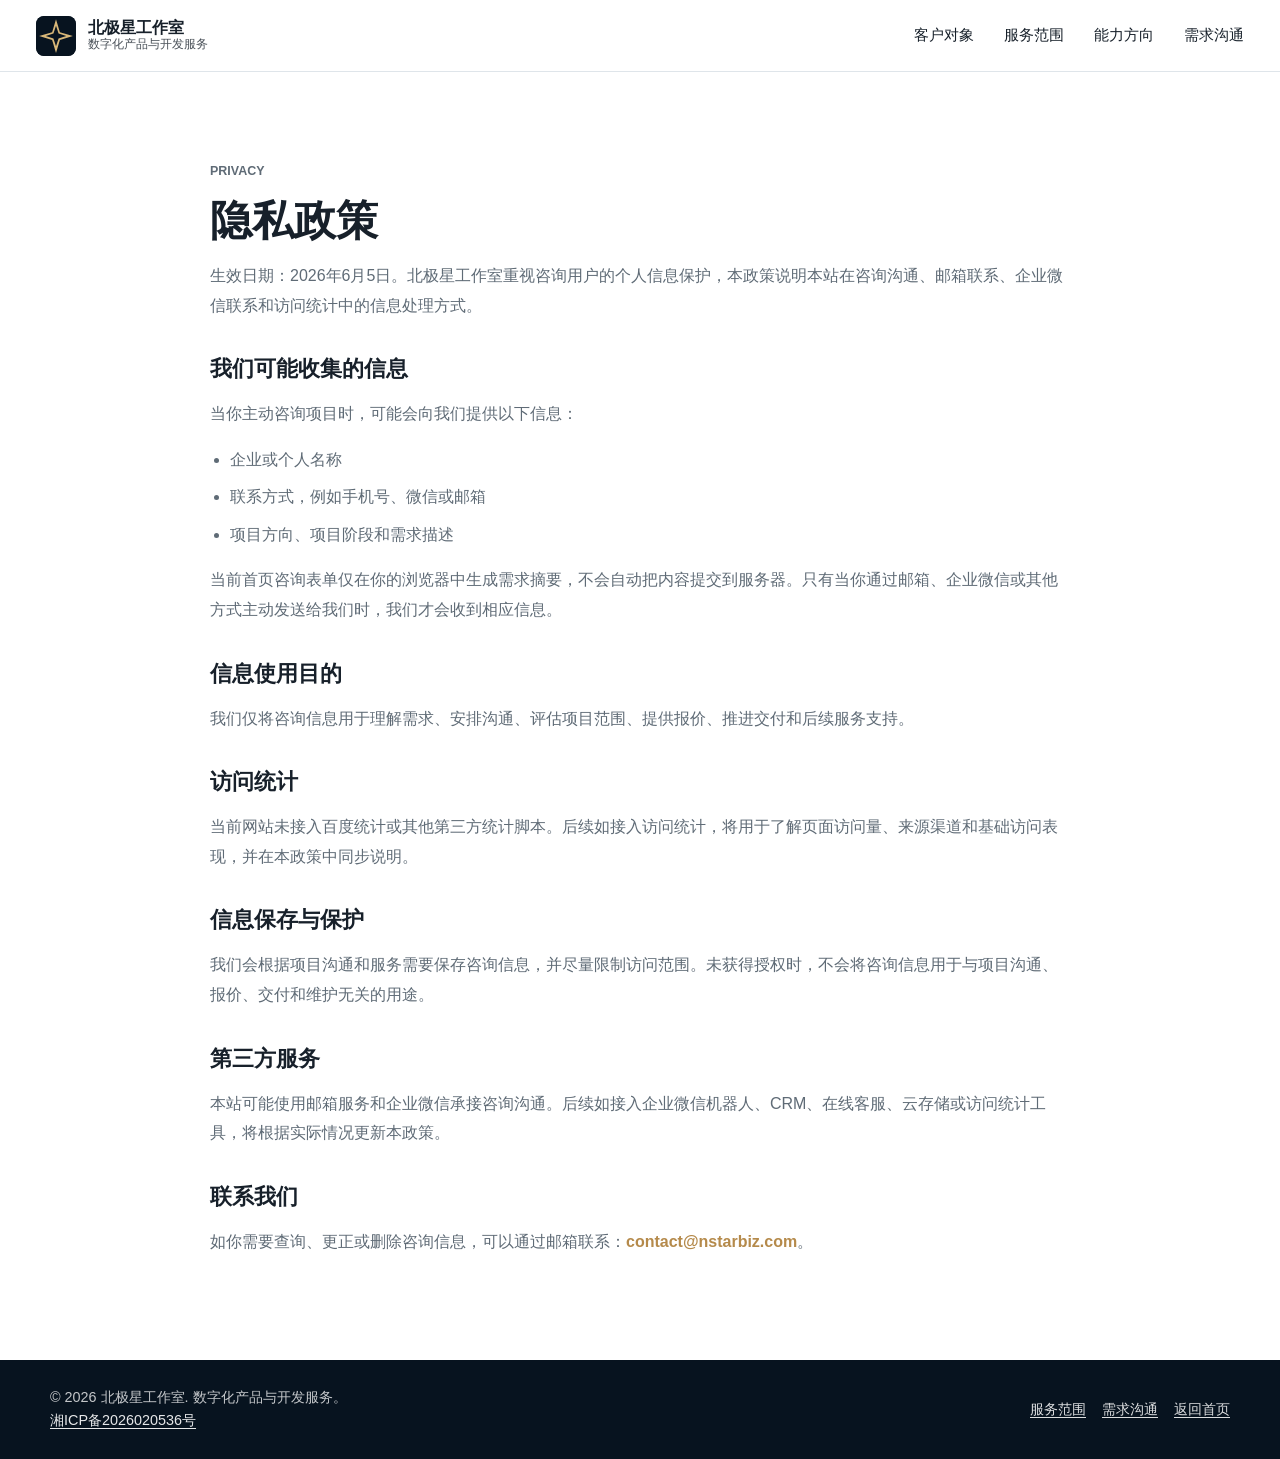
==== privacy.html @ 907e5db4 "Rewrite public website content" ====
<!doctype html>
<html lang="zh-CN">
  <head>
    <meta charset="utf-8" />
    <meta name="viewport" content="width=device-width, initial-scale=1" />
    <meta
      name="description"
      content="北极星工作室隐私政策，说明网站咨询表单、邮箱、企业微信和访问统计等信息的处理方式。"
    />
    <title>隐私政策 | 北极星工作室</title>
    <link rel="icon" href="./assets/brand/northstar-mark.svg" type="image/svg+xml" />
    <link rel="stylesheet" href="./styles.css" />
  </head>
  <body class="simple-page">
    <header class="site-header" data-header>
      <a class="brand" href="./index.html#top" aria-label="返回首页">
        <span class="brand-mark" aria-hidden="true">
          <img src="./assets/brand/northstar-mark.svg" alt="" />
        </span>
        <span class="brand-text">
          <strong>北极星工作室</strong>
          <span>数字化产品与开发服务</span>
        </span>
      </a>

      <button class="nav-toggle" type="button" aria-expanded="false" aria-controls="site-nav">
        <span class="nav-toggle-line"></span>
        <span class="nav-toggle-line"></span>
        <span class="nav-toggle-line"></span>
        <span class="sr-only">打开导航</span>
      </button>

      <nav class="site-nav" id="site-nav" aria-label="主导航">
        <a href="./index.html#audience">客户对象</a>
        <a href="./index.html#products">服务范围</a>
        <a href="./index.html#cases">能力方向</a>
        <a href="./index.html#contact">需求沟通</a>
      </nav>
    </header>

    <main class="legal-page">
      <section class="section">
        <div class="section-shell legal-content">
          <p class="section-kicker">Privacy</p>
          <h1>隐私政策</h1>
          <p>
            生效日期：2026年6月5日。北极星工作室重视咨询用户的个人信息保护，本政策说明本站在咨询沟通、邮箱联系、企业微信联系和访问统计中的信息处理方式。
          </p>

          <h2>我们可能收集的信息</h2>
          <p>当你主动咨询项目时，可能会向我们提供以下信息：</p>
          <ul>
            <li>企业或个人名称</li>
            <li>联系方式，例如手机号、微信或邮箱</li>
            <li>项目方向、项目阶段和需求描述</li>
          </ul>
          <p>
            当前首页咨询表单仅在你的浏览器中生成需求摘要，不会自动把内容提交到服务器。只有当你通过邮箱、企业微信或其他方式主动发送给我们时，我们才会收到相应信息。
          </p>

          <h2>信息使用目的</h2>
          <p>我们仅将咨询信息用于理解需求、安排沟通、评估项目范围、提供报价、推进交付和后续服务支持。</p>

          <h2>访问统计</h2>
          <p>
            当前网站未接入百度统计或其他第三方统计脚本。后续如接入访问统计，将用于了解页面访问量、来源渠道和基础访问表现，并在本政策中同步说明。
          </p>

          <h2>信息保存与保护</h2>
          <p>
            我们会根据项目沟通和服务需要保存咨询信息，并尽量限制访问范围。未获得授权时，不会将咨询信息用于与项目沟通、报价、交付和维护无关的用途。
          </p>

          <h2>第三方服务</h2>
          <p>
            本站可能使用邮箱服务和企业微信承接咨询沟通。后续如接入企业微信机器人、CRM、在线客服、云存储或访问统计工具，将根据实际情况更新本政策。
          </p>

          <h2>联系我们</h2>
          <p>如你需要查询、更正或删除咨询信息，可以通过邮箱联系：<a href="mailto:contact@nstarbiz.com">contact@nstarbiz.com</a>。</p>
        </div>
      </section>
    </main>

    <footer class="site-footer">
      <div class="section-shell footer-inner">
        <div>
          <p>© 2026 北极星工作室. 数字化产品与开发服务。</p>
          <p>
            <a href="https://beian.miit.gov.cn/" target="_blank" rel="noopener">湘ICP备2026020536号</a>
          </p>
        </div>
        <nav class="footer-links" aria-label="页脚导航">
          <a href="./index.html#products">服务范围</a>
          <a href="./index.html#contact">需求沟通</a>
          <a href="./index.html">返回首页</a>
        </nav>
      </div>
    </footer>

    <script src="./main.js"></script>
  </body>
</html>
---- styles.css ----
:root {
  color-scheme: light;
  --bg: #f6f7f9;
  --surface: #ffffff;
  --surface-muted: #eef2f4;
  --ink: #17202a;
  --ink-muted: #5f6b76;
  --line: #dfe5ea;
  --red: #b58a4b;
  --red-dark: #8a6838;
  --green: #177c68;
  --gold: #d8b778;
  --blue: #2868a8;
  --coal: #07131f;
  --shadow: 0 18px 48px rgba(15, 21, 27, 0.12);
  --radius: 8px;
  --section-pad: 88px;
  font-family: "Microsoft YaHei", "PingFang SC", "Noto Sans CJK SC", Arial, sans-serif;
}

* {
  box-sizing: border-box;
}

html {
  scroll-behavior: smooth;
}

section[id] {
  scroll-margin-top: 86px;
}

body {
  margin: 0;
  background: var(--bg);
  color: var(--ink);
  letter-spacing: 0;
}

body.nav-open {
  overflow: hidden;
}

a {
  color: inherit;
  text-decoration: none;
}

img {
  display: block;
  max-width: 100%;
}

button,
input,
select,
textarea {
  font: inherit;
}

.sr-only {
  position: absolute;
  width: 1px;
  height: 1px;
  padding: 0;
  margin: -1px;
  overflow: hidden;
  clip: rect(0, 0, 0, 0);
  white-space: nowrap;
  border: 0;
}

.site-header {
  position: fixed;
  inset: 0 0 auto;
  z-index: 30;
  display: flex;
  align-items: center;
  justify-content: space-between;
  height: 72px;
  padding: 0 36px;
  color: #fff;
  transition: background 180ms ease, border-color 180ms ease, color 180ms ease;
}

.site-header.is-scrolled,
.site-header.is-open {
  color: var(--ink);
  background: rgba(255, 255, 255, 0.94);
  border-bottom: 1px solid var(--line);
  backdrop-filter: blur(16px);
}

.brand {
  display: inline-flex;
  align-items: center;
  gap: 12px;
  min-width: 0;
}

.brand-mark {
  display: grid;
  width: 40px;
  height: 40px;
  place-items: center;
  border-radius: var(--radius);
  overflow: hidden;
  background: #07131f;
}

.brand-mark img {
  width: 100%;
  height: 100%;
}

.brand-text {
  display: grid;
  gap: 2px;
  line-height: 1.1;
}

.brand-text strong {
  font-size: 1rem;
}

.brand-text span {
  font-size: 0.78rem;
  color: currentColor;
  opacity: 0.78;
}

.site-nav {
  display: flex;
  align-items: center;
  gap: 30px;
  font-size: 0.95rem;
}

.site-nav a {
  position: relative;
  padding: 8px 0;
}

.site-nav a::after {
  position: absolute;
  right: 0;
  bottom: 2px;
  left: 0;
  height: 2px;
  content: "";
  background: currentColor;
  transform: scaleX(0);
  transform-origin: center;
  transition: transform 180ms ease;
}

.site-nav a:hover::after,
.site-nav a:focus-visible::after {
  transform: scaleX(1);
}

.nav-toggle {
  display: none;
}

.hero {
  position: relative;
  display: grid;
  min-height: 78svh;
  overflow: hidden;
  color: #fff;
  background: var(--coal);
}

.hero-media {
  position: absolute;
  inset: 0;
  width: 100%;
  height: 100%;
  object-fit: cover;
  object-position: center;
  opacity: 0.88;
}

.hero-scrim {
  position: absolute;
  inset: 0;
  background:
    linear-gradient(90deg, rgba(7, 19, 31, 0.92), rgba(7, 19, 31, 0.58), rgba(7, 19, 31, 0.25)),
    linear-gradient(0deg, rgba(7, 19, 31, 0.72), rgba(7, 19, 31, 0.08) 46%, rgba(7, 19, 31, 0.34));
}

.hero-inner {
  position: relative;
  z-index: 1;
  width: min(1180px, calc(100% - 48px));
  margin: 0 auto;
  padding: 142px 0 52px;
  align-self: end;
}

.eyebrow,
.section-kicker {
  margin: 0 0 14px;
  color: var(--red);
  font-size: 0.78rem;
  font-weight: 800;
  letter-spacing: 0;
  text-transform: uppercase;
}

.hero .eyebrow {
  color: #ead6ad;
}

.hero-badge {
  display: inline-flex;
  align-items: center;
  gap: 10px;
  min-height: 42px;
  margin-bottom: 18px;
  padding: 6px 14px 6px 6px;
  border: 1px solid rgba(216, 183, 120, 0.34);
  border-radius: var(--radius);
  background: rgba(7, 19, 31, 0.48);
  color: #ead6ad;
  font-size: 0.82rem;
  font-weight: 800;
  text-transform: uppercase;
}

.hero-badge img {
  width: 30px;
  height: 30px;
  border-radius: 6px;
}

.hero h1 {
  max-width: 760px;
  margin: 0;
  font-size: 4.65rem;
  line-height: 1.05;
  letter-spacing: 0;
}

.hero-copy {
  max-width: 740px;
  margin: 22px 0 0;
  color: rgba(255, 255, 255, 0.9);
  font-size: 1.18rem;
  line-height: 1.9;
}

.hero-actions {
  display: flex;
  flex-wrap: wrap;
  gap: 14px;
  margin-top: 34px;
}

.button {
  display: inline-flex;
  align-items: center;
  justify-content: center;
  min-height: 46px;
  padding: 0 18px;
  border: 1px solid transparent;
  border-radius: var(--radius);
  cursor: pointer;
  font-weight: 700;
  transition: transform 180ms ease, background 180ms ease, border-color 180ms ease;
}

.button:hover,
.button:focus-visible {
  transform: translateY(-1px);
}

.button-primary {
  background: var(--red);
  color: #fff;
}

.button-primary:hover,
.button-primary:focus-visible {
  background: var(--red-dark);
}

.button-secondary {
  border-color: rgba(255, 255, 255, 0.52);
  color: #fff;
  background: rgba(255, 255, 255, 0.08);
}

.button-icon {
  margin-left: 10px;
  font-size: 1.05rem;
  line-height: 1;
}

.hero-metrics {
  display: grid;
  grid-template-columns: repeat(4, minmax(0, 1fr));
  gap: 16px;
  max-width: 1060px;
  margin: 46px 0 0;
}

.hero-metrics div {
  min-height: 104px;
  padding: 18px;
  border: 1px solid rgba(255, 255, 255, 0.22);
  border-radius: var(--radius);
  background: rgba(255, 255, 255, 0.08);
  backdrop-filter: blur(10px);
}

.hero-metrics dt {
  margin: 0 0 8px;
  font-size: 1.35rem;
  font-weight: 800;
}

.hero-metrics dd {
  margin: 0;
  color: rgba(255, 255, 255, 0.76);
  line-height: 1.65;
}

.proof-strip {
  background: var(--surface);
  border-bottom: 1px solid var(--line);
}

.section-shell {
  width: min(1180px, calc(100% - 48px));
  margin: 0 auto;
}

.proof-grid {
  display: grid;
  grid-template-columns: repeat(4, minmax(0, 1fr));
  gap: 1px;
  background: var(--line);
}

.proof-grid p {
  display: grid;
  min-height: 72px;
  margin: 0;
  padding: 16px;
  place-items: center;
  background: var(--surface);
  color: var(--ink-muted);
  text-align: center;
  line-height: 1.45;
}

.section {
  padding: var(--section-pad) 0;
}

.section-heading {
  max-width: 820px;
  text-align: center;
}

.section-heading.align-left {
  max-width: none;
  text-align: left;
}

.section-heading h2,
.contact-copy h2 {
  margin: 0;
  font-size: 2.45rem;
  line-height: 1.18;
}

.section-heading p:not(.section-kicker),
.contact-copy p {
  margin: 18px 0 0;
  color: var(--ink-muted);
  font-size: 1.02rem;
  line-height: 1.85;
}

.product-grid {
  display: grid;
  grid-template-columns: repeat(4, minmax(0, 1fr));
  gap: 18px;
  margin-top: 38px;
}

.product-card,
.audience-panel,
.case-card,
.tech-card,
.capability-grid article,
.lead-form {
  border: 1px solid var(--line);
  border-radius: var(--radius);
  background: var(--surface);
  box-shadow: var(--shadow);
}

.audience-grid {
  display: grid;
  grid-template-columns: repeat(2, minmax(0, 1fr));
  gap: 18px;
  margin-top: 38px;
}

.audience-panel {
  min-height: 360px;
  padding: 30px;
}

.audience-label {
  display: inline-flex;
  align-items: center;
  min-height: 32px;
  padding: 0 12px;
  border-radius: var(--radius);
  background: rgba(201, 54, 44, 0.1);
  color: var(--red);
  font-weight: 800;
}

.accent-personal .audience-label {
  background: rgba(40, 104, 168, 0.1);
  color: var(--blue);
}

.audience-panel h3 {
  margin: 26px 0 0;
  font-size: 1.7rem;
  line-height: 1.25;
}

.audience-panel p {
  margin: 16px 0 0;
  color: var(--ink-muted);
  line-height: 1.78;
}

.feature-list {
  display: grid;
  gap: 12px;
  margin: 28px 0 0;
  padding: 0;
  list-style: none;
}

.feature-list li {
  position: relative;
  padding-left: 24px;
  color: var(--ink-muted);
  line-height: 1.6;
}

.feature-list li::before {
  position: absolute;
  top: 0.5em;
  left: 0;
  width: 10px;
  height: 10px;
  border: 2px solid currentColor;
  border-radius: 50%;
  content: "";
}

.product-card {
  min-height: 398px;
  padding: 26px;
}

.card-topline {
  display: flex;
  align-items: center;
  justify-content: space-between;
  gap: 16px;
  color: var(--red);
  font-size: 0.86rem;
  font-weight: 800;
}

.card-icon,
.solution-index,
.timeline span {
  display: grid;
  width: 38px;
  height: 38px;
  place-items: center;
  border-radius: var(--radius);
  background: rgba(201, 54, 44, 0.1);
  color: var(--red);
  font-size: 0.9rem;
  font-weight: 800;
}

.accent-green .card-topline,
.accent-green .card-icon {
  color: var(--green);
}

.accent-green .card-icon {
  background: rgba(23, 124, 104, 0.1);
}

.accent-gold .card-topline,
.accent-gold .card-icon {
  color: var(--gold);
}

.accent-gold .card-icon {
  background: rgba(155, 106, 25, 0.12);
}

.accent-blue .card-topline,
.accent-blue .card-icon {
  color: var(--blue);
}

.accent-blue .card-icon {
  background: rgba(40, 104, 168, 0.1);
}

.product-card h3,
.solution-list h3,
.delivery-panel h3,
.capability-grid h3 {
  margin: 24px 0 0;
  font-size: 1.35rem;
  line-height: 1.3;
}

.product-card p,
.solution-list p,
.capability-grid p,
.timeline p {
  margin: 14px 0 0;
  color: var(--ink-muted);
  line-height: 1.75;
}

.product-card ul {
  display: grid;
  gap: 10px;
  margin: 24px 0 0;
  padding: 0;
  list-style: none;
}

.product-card li {
  position: relative;
  padding-left: 18px;
  color: var(--ink-muted);
  line-height: 1.6;
}

.product-card li::before {
  position: absolute;
  top: 0.68em;
  left: 0;
  width: 7px;
  height: 7px;
  border-radius: 50%;
  content: "";
  background: currentColor;
}

.solutions {
  background: var(--surface);
  border-block: 1px solid var(--line);
}

.solution-layout {
  display: grid;
  grid-template-columns: minmax(0, 0.82fr) minmax(0, 1.18fr);
  gap: 58px;
  align-items: start;
}

.solution-list {
  display: grid;
  gap: 14px;
}

.solution-list article {
  display: grid;
  grid-template-columns: auto 1fr;
  gap: 18px;
  min-height: 118px;
  padding: 22px;
  border: 1px solid var(--line);
  border-radius: var(--radius);
  background: #fbfcfd;
}

.solution-list h3 {
  margin-top: 0;
}

.cases {
  background: var(--bg);
}

.case-grid {
  display: grid;
  grid-template-columns: repeat(4, minmax(0, 1fr));
  gap: 18px;
  margin-top: 38px;
}

.case-card {
  min-height: 440px;
  padding: 24px;
  box-shadow: none;
}

.case-card span {
  display: inline-flex;
  align-items: center;
  min-height: 30px;
  color: var(--red);
  font-size: 0.82rem;
  font-weight: 800;
  text-transform: uppercase;
}

.case-card.accent-green span {
  color: var(--green);
}

.case-card.accent-gold span {
  color: var(--gold);
}

.case-card.accent-blue span {
  color: var(--blue);
}

.case-card h3 {
  margin: 18px 0 0;
  font-size: 1.28rem;
  line-height: 1.35;
}

.case-card p,
.case-card dd {
  color: var(--ink-muted);
  line-height: 1.72;
}

.case-card p {
  margin: 14px 0 0;
}

.case-card dl {
  display: grid;
  gap: 16px;
  margin: 24px 0 0;
}

.case-card dt {
  margin-bottom: 6px;
  font-weight: 800;
}

.case-card dd {
  margin: 0;
}

.delivery-grid {
  display: grid;
  grid-template-columns: minmax(0, 0.92fr) minmax(0, 1.08fr);
  gap: 20px;
  margin-top: 38px;
}

.delivery-panel {
  min-height: 520px;
  padding: 28px;
  border-radius: var(--radius);
  background: var(--coal);
  color: #fff;
}

.timeline {
  display: grid;
  gap: 22px;
  margin: 28px 0 0;
  padding: 0;
  list-style: none;
}

.timeline li {
  display: grid;
  grid-template-columns: auto 1fr;
  gap: 16px;
}

.timeline p {
  color: rgba(255, 255, 255, 0.72);
}

.capability-grid {
  display: grid;
  grid-template-columns: repeat(2, minmax(0, 1fr));
  gap: 18px;
}

.capability-grid article {
  min-height: 250px;
  padding: 26px;
  box-shadow: none;
}

.capability-grid h3 {
  margin-top: 0;
}

.launch {
  background: var(--coal);
  color: #fff;
}

.launch .section-kicker {
  color: #ead6ad;
}

.launch .section-heading p:not(.section-kicker) {
  color: rgba(255, 255, 255, 0.74);
}

.launch-layout {
  display: grid;
  grid-template-columns: minmax(0, 0.88fr) minmax(0, 1.12fr);
  gap: 48px;
  align-items: start;
}

.launch-steps {
  display: grid;
  grid-template-columns: repeat(2, minmax(0, 1fr));
  gap: 14px;
}

.launch-steps article {
  min-height: 198px;
  padding: 22px;
  border: 1px solid rgba(216, 183, 120, 0.22);
  border-radius: var(--radius);
  background: rgba(255, 255, 255, 0.06);
}

.launch-steps span {
  display: inline-flex;
  align-items: center;
  min-height: 30px;
  color: #ead6ad;
  font-size: 0.86rem;
  font-weight: 800;
}

.launch-steps h3 {
  margin: 18px 0 0;
  font-size: 1.24rem;
}

.launch-steps p {
  margin: 12px 0 0;
  color: rgba(255, 255, 255, 0.72);
  line-height: 1.72;
}

.tech {
  background: var(--surface);
  border-top: 1px solid var(--line);
}

.tech-grid {
  display: grid;
  grid-template-columns: repeat(4, minmax(0, 1fr));
  gap: 18px;
  margin-top: 38px;
}

.tech-card {
  min-height: 250px;
  padding: 26px;
  box-shadow: none;
}

.tech-card h3 {
  margin: 0;
  font-size: 1.24rem;
  line-height: 1.35;
}

.tech-card p {
  margin: 14px 0 0;
  color: var(--ink-muted);
  line-height: 1.75;
}

.faq {
  background: var(--bg);
}

.faq-list {
  display: grid;
  gap: 12px;
  margin-top: 38px;
}

.faq-list details {
  border: 1px solid var(--line);
  border-radius: var(--radius);
  background: var(--surface);
}

.faq-list summary {
  cursor: pointer;
  padding: 22px 24px;
  font-size: 1.05rem;
  font-weight: 800;
}

.faq-list p {
  margin: 0;
  padding: 0 24px 22px;
  color: var(--ink-muted);
  line-height: 1.78;
}

.contact {
  background: var(--surface);
  border-top: 1px solid var(--line);
}

.contact-layout {
  display: grid;
  grid-template-columns: minmax(0, 0.92fr) minmax(0, 1.08fr);
  gap: 48px;
  align-items: start;
}

.contact-copy {
  padding-top: 16px;
}

.contact-notes {
  margin-top: 26px;
  padding: 20px;
  border: 1px solid var(--line);
  border-radius: var(--radius);
  background: var(--surface-muted);
}

.contact-methods {
  display: flex;
  flex-wrap: wrap;
  gap: 12px;
  margin-top: 24px;
}

.contact-methods a,
.contact-methods span {
  display: inline-flex;
  align-items: center;
  min-height: 40px;
  padding: 0 14px;
  border: 1px solid var(--line);
  border-radius: var(--radius);
  background: var(--surface);
  color: var(--ink);
  font-weight: 800;
}

.contact-notes p {
  margin: 0;
}

.lead-form {
  display: grid;
  gap: 18px;
  padding: 28px;
}

.lead-form label {
  display: grid;
  gap: 8px;
  color: var(--ink-muted);
  font-weight: 700;
}

.form-row {
  display: grid;
  grid-template-columns: repeat(2, minmax(0, 1fr));
  gap: 16px;
}

.lead-form input,
.lead-form select,
.lead-form textarea {
  width: 100%;
  border: 1px solid var(--line);
  border-radius: var(--radius);
  background: #fff;
  color: var(--ink);
  outline: none;
}

.lead-form input,
.lead-form select {
  height: 46px;
  padding: 0 12px;
}

.lead-form textarea {
  min-height: 138px;
  resize: vertical;
  padding: 12px;
}

.lead-form input:focus,
.lead-form select:focus,
.lead-form textarea:focus {
  border-color: var(--red);
  box-shadow: 0 0 0 3px rgba(201, 54, 44, 0.12);
}

.form-button {
  width: fit-content;
}

.form-output {
  display: none;
  padding: 16px;
  border-radius: var(--radius);
  background: rgba(23, 124, 104, 0.1);
  color: var(--green);
  line-height: 1.7;
  white-space: pre-wrap;
}

.form-output.is-visible {
  display: block;
}

.site-footer {
  background: var(--coal);
  color: rgba(255, 255, 255, 0.76);
}

.site-footer a {
  color: rgba(255, 255, 255, 0.9);
  text-decoration: underline;
  text-underline-offset: 3px;
}

.site-footer span {
  margin-left: 12px;
}

.footer-inner {
  display: flex;
  justify-content: space-between;
  align-items: center;
  gap: 24px;
  padding: 26px 0;
  font-size: 0.9rem;
}

.footer-inner p {
  margin: 0;
  line-height: 1.6;
}

.footer-links {
  display: flex;
  flex-wrap: wrap;
  gap: 16px;
}

.footer-links a {
  color: rgba(255, 255, 255, 0.86);
}

body.simple-page .site-header {
  color: var(--ink);
  background: rgba(255, 255, 255, 0.94);
  border-bottom: 1px solid var(--line);
  backdrop-filter: blur(16px);
}

.legal-page {
  padding-top: 72px;
  background: var(--surface);
}

.legal-content {
  max-width: 860px;
}

.legal-content h1 {
  margin: 0;
  font-size: 2.6rem;
  line-height: 1.15;
}

.legal-content h2 {
  margin: 34px 0 0;
  font-size: 1.35rem;
}

.legal-content p,
.legal-content li {
  color: var(--ink-muted);
  line-height: 1.85;
}

.legal-content a {
  color: var(--red);
  font-weight: 800;
}

.legal-content ul {
  display: grid;
  gap: 8px;
  margin: 14px 0 0;
  padding-left: 20px;
}

@media (max-width: 980px) {
  :root {
    --section-pad: 70px;
  }

  .site-header {
    padding: 0 24px;
  }

  .nav-toggle {
    display: grid;
    width: 42px;
    height: 42px;
    place-items: center;
    border: 1px solid currentColor;
    border-radius: var(--radius);
    color: currentColor;
    background: transparent;
    cursor: pointer;
  }

  .nav-toggle-line {
    width: 18px;
    height: 2px;
    background: currentColor;
  }

  .site-nav {
    position: fixed;
    top: 72px;
    right: 0;
    left: 0;
    display: none;
    padding: 18px 24px 24px;
    border-bottom: 1px solid var(--line);
    background: rgba(255, 255, 255, 0.98);
    color: var(--ink);
  }

  .site-nav.is-open {
    display: grid;
    gap: 10px;
  }

  .site-nav a {
    padding: 14px 0;
  }

  .hero h1 {
    font-size: 3.35rem;
  }

  .hero-metrics,
  .proof-grid,
  .product-grid,
  .audience-grid,
  .case-grid,
  .solution-layout,
  .delivery-grid,
  .launch-layout,
  .tech-grid,
  .contact-layout {
    grid-template-columns: 1fr;
  }

  .launch-steps {
    grid-template-columns: 1fr 1fr;
  }

  .proof-grid {
    gap: 0;
    background: transparent;
  }

  .proof-grid p {
    border-bottom: 1px solid var(--line);
  }

  .capability-grid {
    grid-template-columns: 1fr 1fr;
  }
}

@media (min-width: 981px) and (max-width: 1180px) {
  .product-grid,
  .case-grid,
  .tech-grid {
    grid-template-columns: repeat(2, minmax(0, 1fr));
  }
}

@media (max-width: 640px) {
  .site-header {
    height: 66px;
    padding: 0 16px;
  }

  .brand-text span {
    display: none;
  }

  .site-nav {
    top: 66px;
  }

  .hero {
    min-height: 82svh;
  }

  .hero-inner,
  .section-shell {
    width: min(100% - 32px, 1180px);
  }

  .hero-inner {
    padding-top: 118px;
    padding-bottom: 36px;
  }

  .hero h1 {
    font-size: 2.68rem;
  }

  .hero-copy {
    font-size: 1rem;
    line-height: 1.75;
  }

  .hero-actions,
  .footer-inner {
    flex-direction: column;
    align-items: stretch;
  }

  .button,
  .form-button {
    width: 100%;
  }

  .hero-metrics {
    gap: 10px;
    margin-top: 30px;
  }

  .hero-metrics div {
    min-height: auto;
  }

  .section-heading h2,
  .contact-copy h2 {
    font-size: 2rem;
  }

  .product-card,
  .audience-panel,
  .case-card,
  .tech-card,
  .lead-form,
  .delivery-panel,
  .capability-grid article {
    padding: 22px;
  }

  .capability-grid,
  .launch-steps,
  .form-row {
    grid-template-columns: 1fr;
  }

  .footer-links {
    width: 100%;
  }
}
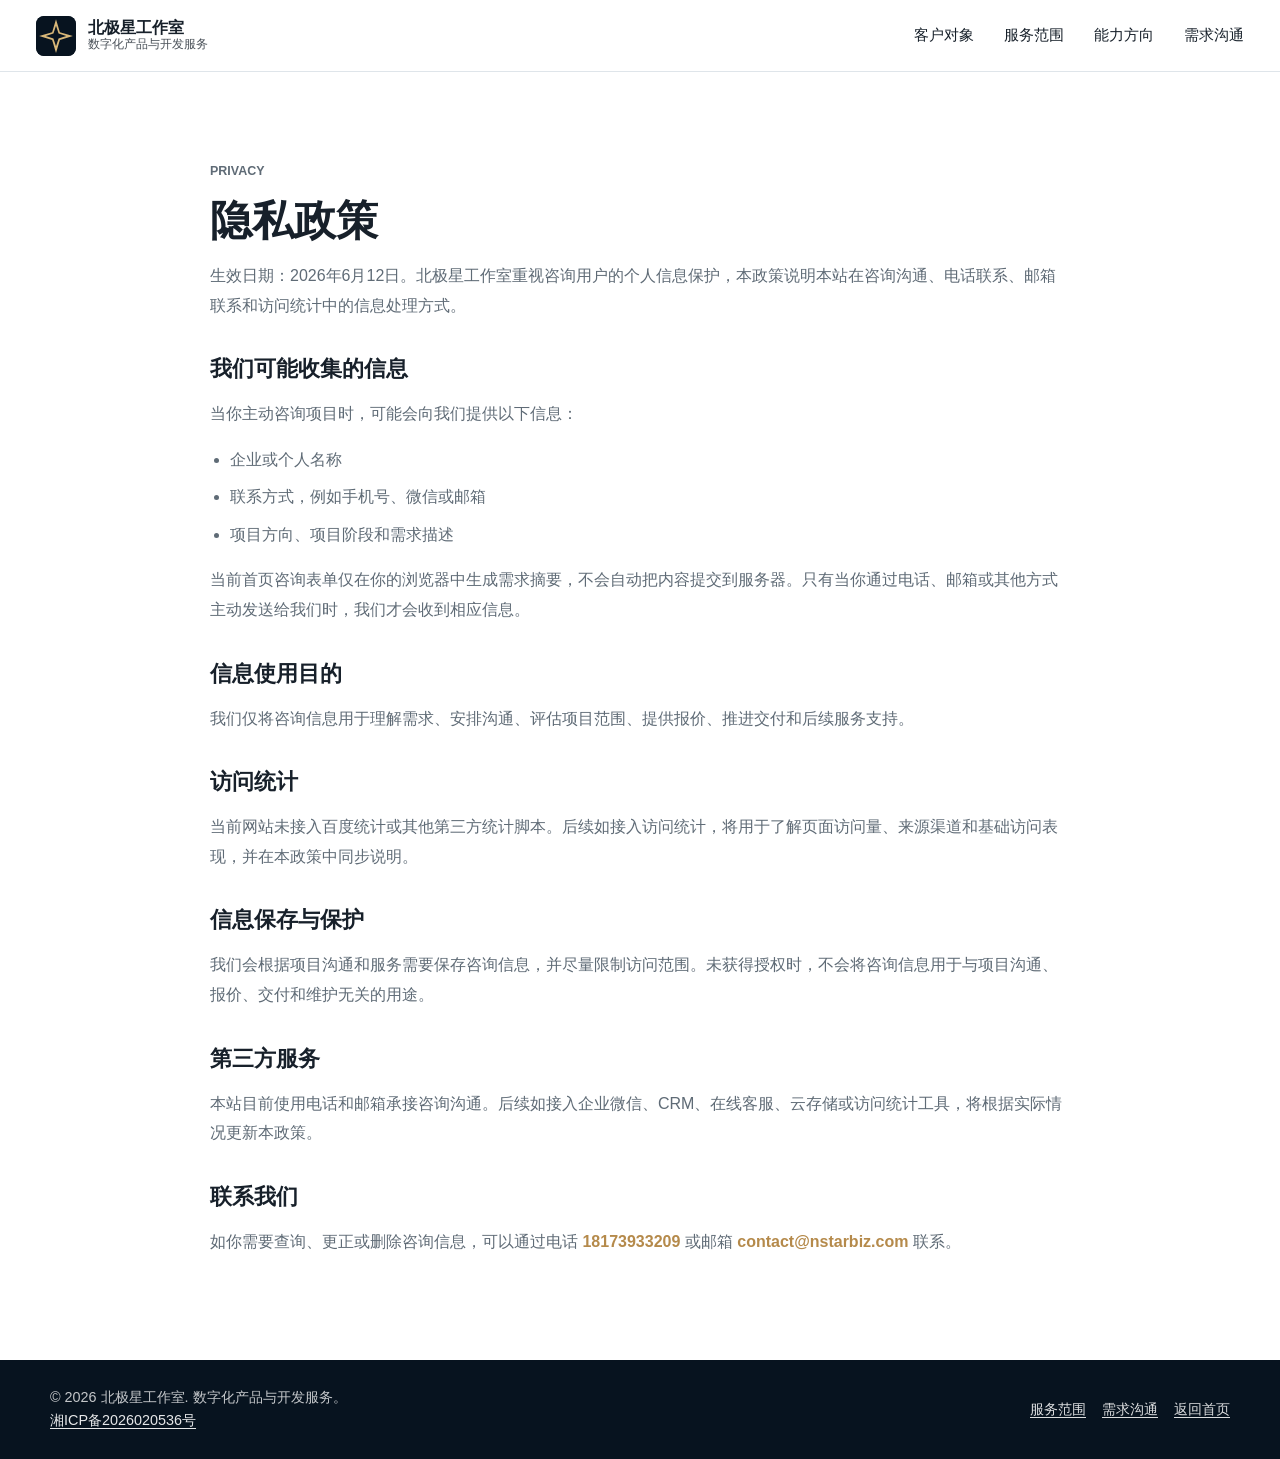
==== commit ecfd2e5f: "Add public phone contact" ====
--- a/privacy.html
+++ b/privacy.html
@@ -5,7 +5,7 @@
     <meta name="viewport" content="width=device-width, initial-scale=1" />
     <meta
       name="description"
-      content="北极星工作室隐私政策，说明网站咨询表单、邮箱、企业微信和访问统计等信息的处理方式。"
+      content="北极星工作室隐私政策，说明网站咨询表单、电话、邮箱和访问统计等信息的处理方式。"
     />
     <title>隐私政策 | 北极星工作室</title>
     <link rel="icon" href="./assets/brand/northstar-mark.svg" type="image/svg+xml" />
@@ -44,7 +44,7 @@
           <p class="section-kicker">Privacy</p>
           <h1>隐私政策</h1>
           <p>
-            生效日期：2026年6月5日。北极星工作室重视咨询用户的个人信息保护，本政策说明本站在咨询沟通、邮箱联系、企业微信联系和访问统计中的信息处理方式。
+            生效日期：2026年6月12日。北极星工作室重视咨询用户的个人信息保护，本政策说明本站在咨询沟通、电话联系、邮箱联系和访问统计中的信息处理方式。
           </p>
 
           <h2>我们可能收集的信息</h2>
@@ -55,7 +55,7 @@
             <li>项目方向、项目阶段和需求描述</li>
           </ul>
           <p>
-            当前首页咨询表单仅在你的浏览器中生成需求摘要，不会自动把内容提交到服务器。只有当你通过邮箱、企业微信或其他方式主动发送给我们时，我们才会收到相应信息。
+            当前首页咨询表单仅在你的浏览器中生成需求摘要，不会自动把内容提交到服务器。只有当你通过电话、邮箱或其他方式主动发送给我们时，我们才会收到相应信息。
           </p>
 
           <h2>信息使用目的</h2>
@@ -73,11 +73,17 @@
 
           <h2>第三方服务</h2>
           <p>
-            本站可能使用邮箱服务和企业微信承接咨询沟通。后续如接入企业微信机器人、CRM、在线客服、云存储或访问统计工具，将根据实际情况更新本政策。
+            本站目前使用电话和邮箱承接咨询沟通。后续如接入企业微信、CRM、在线客服、云存储或访问统计工具，将根据实际情况更新本政策。
           </p>
 
           <h2>联系我们</h2>
-          <p>如你需要查询、更正或删除咨询信息，可以通过邮箱联系：<a href="mailto:contact@nstarbiz.com">contact@nstarbiz.com</a>。</p>
+          <p>
+            如你需要查询、更正或删除咨询信息，可以通过电话
+            <a href="tel:18173933209">18173933209</a>
+            或邮箱
+            <a href="mailto:contact@nstarbiz.com">contact@nstarbiz.com</a>
+            联系。
+          </p>
         </div>
       </section>
     </main>
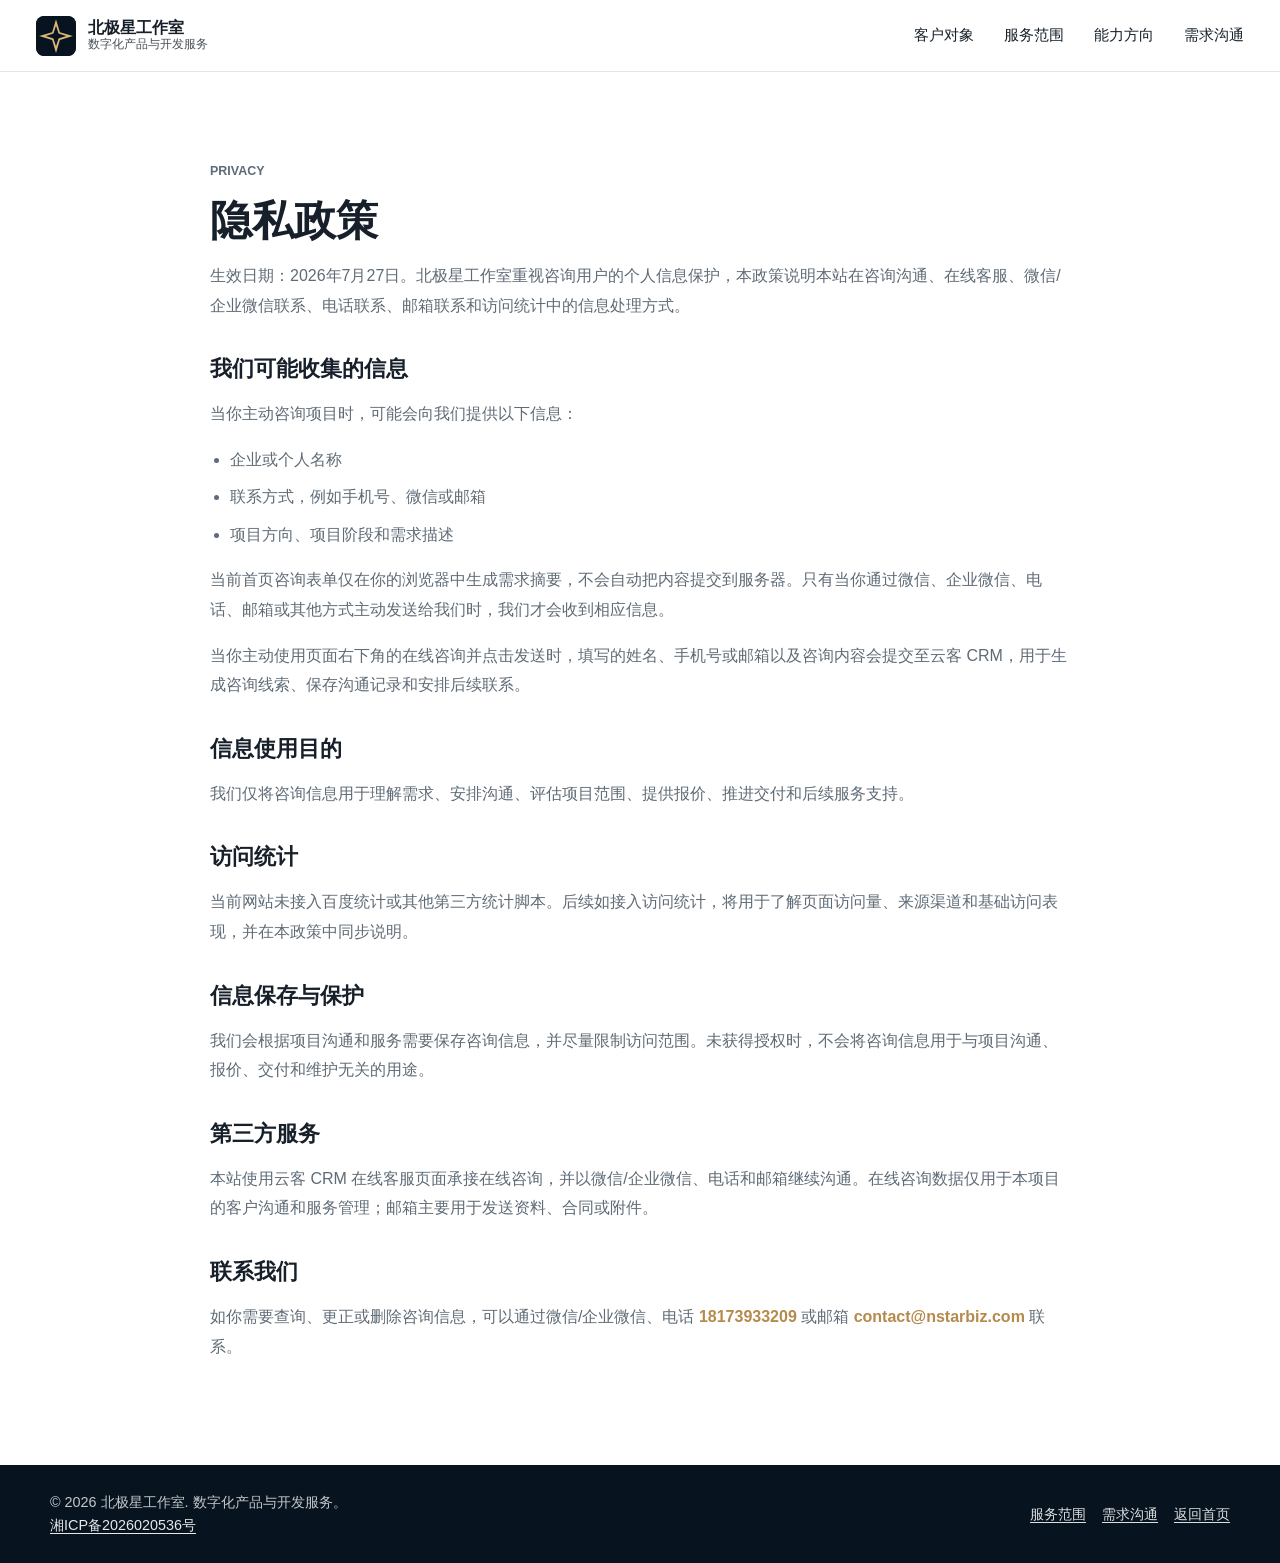
==== commit 3c8dac9d: "feat: connect public site to CRM chat" ====
--- a/privacy.html
+++ b/privacy.html
@@ -5,9 +5,10 @@
     <meta name="viewport" content="width=device-width, initial-scale=1" />
     <meta
       name="description"
-      content="北极星工作室隐私政策，说明网站咨询表单、电话、邮箱和访问统计等信息的处理方式。"
+      content="北极星工作室隐私政策，说明网站咨询表单、微信、企业微信、电话、邮箱和访问统计等信息的处理方式。"
     />
     <title>隐私政策 | 北极星工作室</title>
+    <link rel="canonical" href="https://cn.nstarbiz.com/privacy.html" />
     <link rel="icon" href="./assets/brand/northstar-mark.svg" type="image/svg+xml" />
     <link rel="stylesheet" href="./styles.css" />
   </head>
@@ -44,7 +45,7 @@
           <p class="section-kicker">Privacy</p>
           <h1>隐私政策</h1>
           <p>
-            生效日期：2026年6月12日。北极星工作室重视咨询用户的个人信息保护，本政策说明本站在咨询沟通、电话联系、邮箱联系和访问统计中的信息处理方式。
+            生效日期：2026年7月27日。北极星工作室重视咨询用户的个人信息保护，本政策说明本站在咨询沟通、在线客服、微信/企业微信联系、电话联系、邮箱联系和访问统计中的信息处理方式。
           </p>
 
           <h2>我们可能收集的信息</h2>
@@ -55,7 +56,10 @@
             <li>项目方向、项目阶段和需求描述</li>
           </ul>
           <p>
-            当前首页咨询表单仅在你的浏览器中生成需求摘要，不会自动把内容提交到服务器。只有当你通过电话、邮箱或其他方式主动发送给我们时，我们才会收到相应信息。
+            当前首页咨询表单仅在你的浏览器中生成需求摘要，不会自动把内容提交到服务器。只有当你通过微信、企业微信、电话、邮箱或其他方式主动发送给我们时，我们才会收到相应信息。
+          </p>
+          <p>
+            当你主动使用页面右下角的在线咨询并点击发送时，填写的姓名、手机号或邮箱以及咨询内容会提交至云客 CRM，用于生成咨询线索、保存沟通记录和安排后续联系。
           </p>
 
           <h2>信息使用目的</h2>
@@ -73,12 +77,12 @@
 
           <h2>第三方服务</h2>
           <p>
-            本站目前使用电话和邮箱承接咨询沟通。后续如接入企业微信、CRM、在线客服、云存储或访问统计工具，将根据实际情况更新本政策。
+            本站使用云客 CRM 在线客服页面承接在线咨询，并以微信/企业微信、电话和邮箱继续沟通。在线咨询数据仅用于本项目的客户沟通和服务管理；邮箱主要用于发送资料、合同或附件。
           </p>
 
           <h2>联系我们</h2>
           <p>
-            如你需要查询、更正或删除咨询信息，可以通过电话
+            如你需要查询、更正或删除咨询信息，可以通过微信/企业微信、电话
             <a href="tel:18173933209">18173933209</a>
             或邮箱
             <a href="mailto:contact@nstarbiz.com">contact@nstarbiz.com</a>
--- a/styles.css
+++ b/styles.css
@@ -79,7 +79,7 @@
   justify-content: space-between;
   height: 72px;
   padding: 0 36px;
-  color: #fff;
+  color: var(--ink);
   transition: background 180ms ease, border-color 180ms ease, color 180ms ease;
 }
 
@@ -166,37 +166,24 @@
 .hero {
   position: relative;
   display: grid;
-  min-height: 78svh;
+  min-height: 84svh;
   overflow: hidden;
-  color: #fff;
-  background: var(--coal);
-}
-
-.hero-media {
-  position: absolute;
-  inset: 0;
-  width: 100%;
-  height: 100%;
-  object-fit: cover;
-  object-position: center;
-  opacity: 0.88;
-}
-
-.hero-scrim {
-  position: absolute;
-  inset: 0;
+  color: var(--ink);
   background:
-    linear-gradient(90deg, rgba(7, 19, 31, 0.92), rgba(7, 19, 31, 0.58), rgba(7, 19, 31, 0.25)),
-    linear-gradient(0deg, rgba(7, 19, 31, 0.72), rgba(7, 19, 31, 0.08) 46%, rgba(7, 19, 31, 0.34));
+    radial-gradient(circle at 84% 18%, rgba(196, 226, 255, 0.62), transparent 30%),
+    linear-gradient(180deg, #f8fbff 0%, #ffffff 58%, #f3f7fb 100%);
 }
 
 .hero-inner {
   position: relative;
   z-index: 1;
+  display: grid;
+  grid-template-columns: minmax(0, 0.82fr) minmax(460px, 1fr);
+  gap: 58px;
+  align-items: center;
   width: min(1180px, calc(100% - 48px));
   margin: 0 auto;
-  padding: 142px 0 52px;
-  align-self: end;
+  padding: 132px 0 70px;
 }
 
 .eyebrow,
@@ -209,44 +196,18 @@
   text-transform: uppercase;
 }
 
-.hero .eyebrow {
-  color: #ead6ad;
-}
-
-.hero-badge {
-  display: inline-flex;
-  align-items: center;
-  gap: 10px;
-  min-height: 42px;
-  margin-bottom: 18px;
-  padding: 6px 14px 6px 6px;
-  border: 1px solid rgba(216, 183, 120, 0.34);
-  border-radius: var(--radius);
-  background: rgba(7, 19, 31, 0.48);
-  color: #ead6ad;
-  font-size: 0.82rem;
-  font-weight: 800;
-  text-transform: uppercase;
-}
-
-.hero-badge img {
-  width: 30px;
-  height: 30px;
-  border-radius: 6px;
-}
-
 .hero h1 {
-  max-width: 760px;
+  max-width: 660px;
   margin: 0;
-  font-size: 4.65rem;
-  line-height: 1.05;
+  font-size: 4.25rem;
+  line-height: 1.08;
   letter-spacing: 0;
 }
 
 .hero-copy {
-  max-width: 740px;
+  max-width: 650px;
   margin: 22px 0 0;
-  color: rgba(255, 255, 255, 0.9);
+  color: var(--ink-muted);
   font-size: 1.18rem;
   line-height: 1.9;
 }
@@ -287,15 +248,74 @@
 }
 
 .button-secondary {
-  border-color: rgba(255, 255, 255, 0.52);
-  color: #fff;
-  background: rgba(255, 255, 255, 0.08);
+  border-color: #cbd8e4;
+  color: var(--ink);
+  background: rgba(255, 255, 255, 0.82);
 }
 
 .button-icon {
   margin-left: 10px;
   font-size: 1.05rem;
   line-height: 1;
+}
+
+.hero-visual {
+  display: grid;
+  grid-template-columns: minmax(0, 1fr) minmax(170px, 0.54fr);
+  gap: 16px;
+  align-items: stretch;
+}
+
+.hero-case-card {
+  position: relative;
+  min-height: 198px;
+  overflow: hidden;
+  border: 1px solid rgba(169, 188, 207, 0.55);
+  border-radius: 16px;
+  background: #fff;
+  box-shadow: 0 22px 56px rgba(47, 74, 104, 0.16);
+}
+
+.hero-case-card.is-large {
+  grid-column: 1 / -1;
+  min-height: 282px;
+}
+
+.hero-case-card img {
+  width: 100%;
+  height: 100%;
+  min-height: inherit;
+  object-fit: cover;
+  object-position: center 42%;
+}
+
+.hero-case-card.is-large img {
+  object-position: center 46%;
+}
+
+.hero-case-card div {
+  position: absolute;
+  right: 14px;
+  bottom: 14px;
+  left: 14px;
+  display: grid;
+  gap: 5px;
+  padding: 13px 14px;
+  border: 1px solid rgba(223, 229, 234, 0.9);
+  border-radius: 12px;
+  background: rgba(255, 255, 255, 0.9);
+  backdrop-filter: blur(12px);
+}
+
+.hero-case-card span {
+  color: var(--red);
+  font-size: 0.72rem;
+  font-weight: 800;
+}
+
+.hero-case-card strong {
+  font-size: 1rem;
+  line-height: 1.35;
 }
 
 .hero-metrics {
@@ -608,15 +628,37 @@
 
 .case-grid {
   display: grid;
-  grid-template-columns: repeat(4, minmax(0, 1fr));
-  gap: 18px;
+  grid-template-columns: repeat(3, minmax(0, 1fr));
+  gap: 22px;
   margin-top: 38px;
 }
 
 .case-card {
-  min-height: 440px;
-  padding: 24px;
+  min-height: 560px;
+  overflow: hidden;
+  padding: 18px;
   box-shadow: none;
+}
+
+.case-media {
+  aspect-ratio: 4 / 3;
+  margin: 0 0 20px;
+  overflow: hidden;
+  border: 1px solid var(--line);
+  border-radius: 12px;
+  background: #f8fafc;
+}
+
+.case-media img {
+  width: 100%;
+  height: 100%;
+  object-fit: cover;
+  object-position: center 43%;
+  transition: transform 220ms ease;
+}
+
+.case-card:hover .case-media img {
+  transform: scale(1.025);
 }
 
 .case-card span {
@@ -642,7 +684,7 @@
 }
 
 .case-card h3 {
-  margin: 18px 0 0;
+  margin: 10px 0 0;
   font-size: 1.28rem;
   line-height: 1.35;
 }
@@ -950,6 +992,17 @@
   display: block;
 }
 
+.mail-action {
+  display: none;
+  width: fit-content;
+  color: var(--blue);
+  font-weight: 800;
+}
+
+.mail-action.is-visible {
+  display: inline-flex;
+}
+
 .site-footer {
   background: var(--coal);
   color: rgba(255, 255, 255, 0.76);
@@ -1041,6 +1094,20 @@
 
   .site-header {
     padding: 0 24px;
+  }
+
+  .hero-inner {
+    grid-template-columns: 1fr;
+    gap: 34px;
+  }
+
+  .hero-visual {
+    grid-template-columns: 1fr 1fr;
+  }
+
+  .hero-case-card.is-large {
+    grid-column: 1 / -1;
+    min-height: 340px;
   }
 
   .nav-toggle {
@@ -1140,7 +1207,7 @@
   }
 
   .hero {
-    min-height: 82svh;
+    min-height: auto;
   }
 
   .hero-inner,
@@ -1149,12 +1216,13 @@
   }
 
   .hero-inner {
-    padding-top: 118px;
-    padding-bottom: 36px;
+    padding-top: 112px;
+    padding-bottom: 42px;
   }
 
   .hero h1 {
-    font-size: 2.68rem;
+    font-size: 2.42rem;
+    line-height: 1.12;
   }
 
   .hero-copy {
@@ -1166,6 +1234,22 @@
   .footer-inner {
     flex-direction: column;
     align-items: stretch;
+  }
+
+  .hero-visual {
+    grid-template-columns: 1fr;
+    gap: 12px;
+  }
+
+  .hero-case-card,
+  .hero-case-card.is-large {
+    min-height: 238px;
+  }
+
+  .hero-case-card img,
+  .hero-case-card.is-large img,
+  .case-media img {
+    object-position: center 48%;
   }
 
   .button,
@@ -1207,3 +1291,169 @@
     width: 100%;
   }
 }
+
+.contact-chat-action {
+  width: fit-content;
+  padding: 0;
+  border: 0;
+  border-bottom: 1px solid currentColor;
+  color: var(--green);
+  background: transparent;
+  font: inherit;
+  font-weight: 700;
+  cursor: pointer;
+}
+
+.contact-chat-action:hover,
+.contact-chat-action:focus-visible {
+  color: var(--ink);
+}
+
+.crm-chat {
+  position: fixed;
+  right: 24px;
+  bottom: 24px;
+  z-index: 80;
+  display: grid;
+  justify-items: end;
+  gap: 10px;
+}
+
+.crm-chat-panel {
+  width: min(390px, calc(100vw - 32px));
+  height: min(620px, calc(100dvh - 108px));
+  overflow: hidden;
+  border: 1px solid var(--line);
+  border-radius: var(--radius);
+  background: var(--surface);
+  box-shadow: 0 24px 64px rgba(7, 19, 31, 0.22);
+}
+
+.crm-chat-panel[hidden] {
+  display: none;
+}
+
+.crm-chat-head {
+  display: flex;
+  min-height: 58px;
+  align-items: center;
+  justify-content: space-between;
+  gap: 16px;
+  padding: 10px 12px 10px 16px;
+  border-bottom: 1px solid var(--line);
+  background: var(--surface);
+}
+
+.crm-chat-head > div {
+  display: grid;
+  gap: 2px;
+}
+
+.crm-chat-head strong {
+  color: var(--ink);
+  font-size: 0.95rem;
+}
+
+.crm-chat-head span {
+  display: flex;
+  align-items: center;
+  gap: 7px;
+  color: var(--ink-muted);
+  font-size: 0.78rem;
+}
+
+.crm-chat-head i,
+.crm-chat-status {
+  width: 8px;
+  height: 8px;
+  flex: 0 0 8px;
+  border-radius: 50%;
+  background: #20a474;
+  box-shadow: 0 0 0 3px rgba(32, 164, 116, 0.14);
+}
+
+.crm-chat-close {
+  display: grid;
+  width: 36px;
+  height: 36px;
+  flex: 0 0 36px;
+  place-items: center;
+  border: 1px solid var(--line);
+  border-radius: var(--radius);
+  color: var(--ink-muted);
+  background: var(--surface);
+  font-size: 1.35rem;
+  line-height: 1;
+  cursor: pointer;
+}
+
+.crm-chat-close:hover,
+.crm-chat-close:focus-visible {
+  border-color: var(--ink);
+  color: var(--ink);
+}
+
+.crm-chat-panel iframe {
+  display: block;
+  width: 100%;
+  height: calc(100% - 58px);
+  border: 0;
+  background: var(--surface);
+}
+
+.crm-chat-launcher {
+  display: inline-flex;
+  min-height: 48px;
+  align-items: center;
+  justify-content: center;
+  gap: 10px;
+  padding: 0 18px;
+  border: 1px solid rgba(255, 255, 255, 0.18);
+  border-radius: var(--radius);
+  color: #fff;
+  background: var(--coal);
+  box-shadow: 0 12px 30px rgba(7, 19, 31, 0.2);
+  font: inherit;
+  font-weight: 750;
+  cursor: pointer;
+}
+
+.crm-chat-launcher:hover,
+.crm-chat-launcher:focus-visible,
+.crm-chat.is-open .crm-chat-launcher {
+  background: var(--green);
+}
+
+@media (max-width: 640px) {
+  .crm-chat {
+    right: 12px;
+    bottom: 12px;
+  }
+
+  .crm-chat-panel {
+    width: calc(100vw - 24px);
+    height: calc(100dvh - 82px);
+  }
+
+  .crm-chat-launcher {
+    min-width: 132px;
+  }
+}
+
+@media (prefers-reduced-motion: no-preference) {
+  .crm-chat-panel {
+    animation: crm-chat-enter 180ms ease-out;
+  }
+}
+
+@keyframes crm-chat-enter {
+  from {
+    opacity: 0;
+    transform: translateY(8px);
+  }
+
+  to {
+    opacity: 1;
+    transform: translateY(0);
+  }
+}
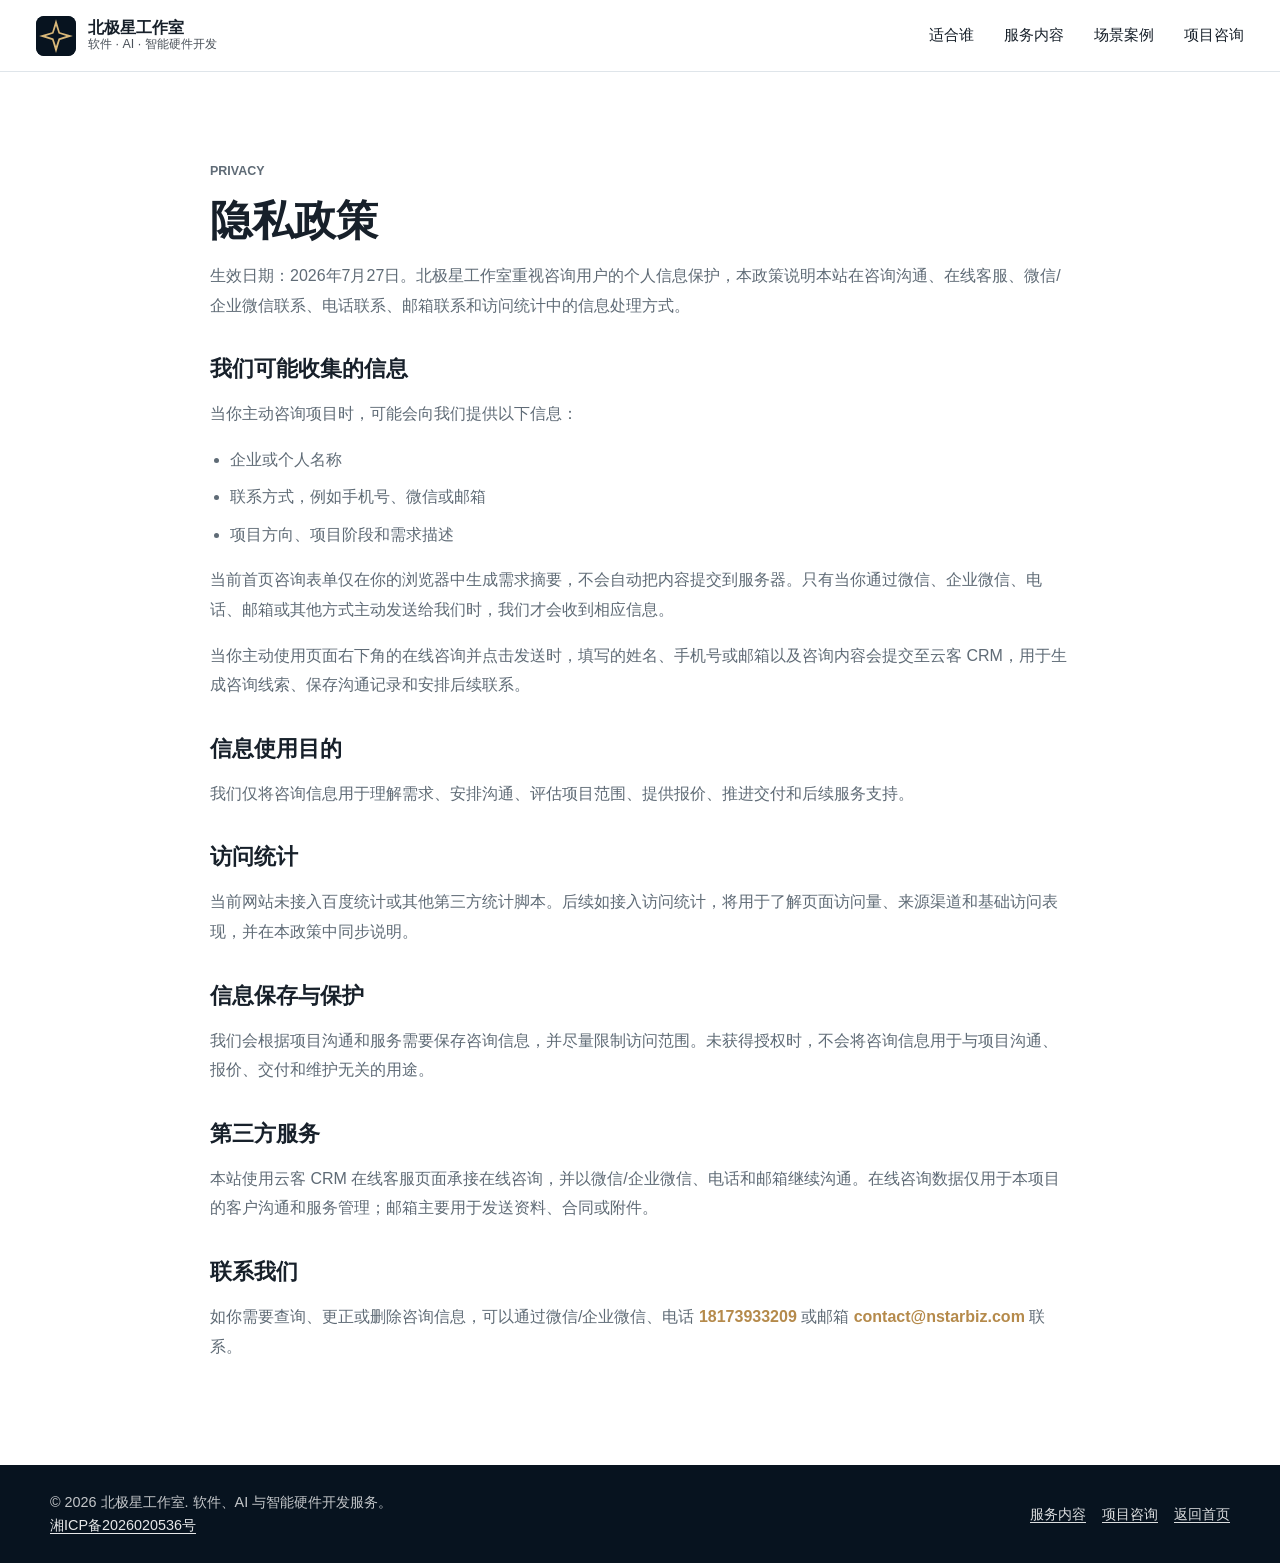
==== commit f663c53a: "feat: refresh homepage positioning and content" ====
--- a/privacy.html
+++ b/privacy.html
@@ -10,7 +10,7 @@
     <title>隐私政策 | 北极星工作室</title>
     <link rel="canonical" href="https://cn.nstarbiz.com/privacy.html" />
     <link rel="icon" href="./assets/brand/northstar-mark.svg" type="image/svg+xml" />
-    <link rel="stylesheet" href="./styles.css" />
+    <link rel="stylesheet" href="./styles.css?v=20260728-content-1" />
   </head>
   <body class="simple-page">
     <header class="site-header" data-header>
@@ -20,7 +20,7 @@
         </span>
         <span class="brand-text">
           <strong>北极星工作室</strong>
-          <span>数字化产品与开发服务</span>
+          <span>软件 · AI · 智能硬件开发</span>
         </span>
       </a>
 
@@ -32,10 +32,10 @@
       </button>
 
       <nav class="site-nav" id="site-nav" aria-label="主导航">
-        <a href="./index.html#audience">客户对象</a>
-        <a href="./index.html#products">服务范围</a>
-        <a href="./index.html#cases">能力方向</a>
-        <a href="./index.html#contact">需求沟通</a>
+        <a href="./index.html#audience">适合谁</a>
+        <a href="./index.html#products">服务内容</a>
+        <a href="./index.html#cases">场景案例</a>
+        <a href="./index.html#contact">项目咨询</a>
       </nav>
     </header>
 
@@ -95,14 +95,14 @@
     <footer class="site-footer">
       <div class="section-shell footer-inner">
         <div>
-          <p>© 2026 北极星工作室. 数字化产品与开发服务。</p>
+          <p>© 2026 北极星工作室. 软件、AI 与智能硬件开发服务。</p>
           <p>
             <a href="https://beian.miit.gov.cn/" target="_blank" rel="noopener">湘ICP备2026020536号</a>
           </p>
         </div>
         <nav class="footer-links" aria-label="页脚导航">
-          <a href="./index.html#products">服务范围</a>
-          <a href="./index.html#contact">需求沟通</a>
+          <a href="./index.html#products">服务内容</a>
+          <a href="./index.html#contact">项目咨询</a>
           <a href="./index.html">返回首页</a>
         </nav>
       </div>
--- a/styles.css
+++ b/styles.css
@@ -166,24 +166,37 @@
 .hero {
   position: relative;
   display: grid;
-  min-height: 84svh;
+  min-height: clamp(700px, 88svh, 820px);
   overflow: hidden;
   color: var(--ink);
-  background:
-    radial-gradient(circle at 84% 18%, rgba(196, 226, 255, 0.62), transparent 30%),
-    linear-gradient(180deg, #f8fbff 0%, #ffffff 58%, #f3f7fb 100%);
+  background: #f8fafc;
+}
+
+.hero-scene {
+  position: absolute;
+  inset: 0;
+  overflow: hidden;
+}
+
+.hero-scene img {
+  width: 100%;
+  height: 100%;
+  object-fit: cover;
+  object-position: center;
 }
 
 .hero-inner {
   position: relative;
-  z-index: 1;
-  display: grid;
-  grid-template-columns: minmax(0, 0.82fr) minmax(460px, 1fr);
-  gap: 58px;
+  z-index: 2;
+  display: grid;
   align-items: center;
-  width: min(1180px, calc(100% - 48px));
+  width: min(1320px, calc(100% - 72px));
   margin: 0 auto;
-  padding: 132px 0 70px;
+  padding: 138px 0 84px;
+}
+
+.hero-content {
+  width: min(47%, 610px);
 }
 
 .eyebrow,
@@ -197,19 +210,29 @@
 }
 
 .hero h1 {
-  max-width: 660px;
+  max-width: 610px;
   margin: 0;
-  font-size: 4.25rem;
-  line-height: 1.08;
+  color: #0b1e33;
+  font-size: 4rem;
+  line-height: 1.12;
   letter-spacing: 0;
 }
 
+.hero-title-main,
+.hero-title-action {
+  display: block;
+}
+
+.hero-title-main {
+  white-space: nowrap;
+}
+
 .hero-copy {
-  max-width: 650px;
+  max-width: 570px;
   margin: 22px 0 0;
   color: var(--ink-muted);
-  font-size: 1.18rem;
-  line-height: 1.9;
+  font-size: 1.12rem;
+  line-height: 1.85;
 }
 
 .hero-actions {
@@ -257,65 +280,6 @@
   margin-left: 10px;
   font-size: 1.05rem;
   line-height: 1;
-}
-
-.hero-visual {
-  display: grid;
-  grid-template-columns: minmax(0, 1fr) minmax(170px, 0.54fr);
-  gap: 16px;
-  align-items: stretch;
-}
-
-.hero-case-card {
-  position: relative;
-  min-height: 198px;
-  overflow: hidden;
-  border: 1px solid rgba(169, 188, 207, 0.55);
-  border-radius: 16px;
-  background: #fff;
-  box-shadow: 0 22px 56px rgba(47, 74, 104, 0.16);
-}
-
-.hero-case-card.is-large {
-  grid-column: 1 / -1;
-  min-height: 282px;
-}
-
-.hero-case-card img {
-  width: 100%;
-  height: 100%;
-  min-height: inherit;
-  object-fit: cover;
-  object-position: center 42%;
-}
-
-.hero-case-card.is-large img {
-  object-position: center 46%;
-}
-
-.hero-case-card div {
-  position: absolute;
-  right: 14px;
-  bottom: 14px;
-  left: 14px;
-  display: grid;
-  gap: 5px;
-  padding: 13px 14px;
-  border: 1px solid rgba(223, 229, 234, 0.9);
-  border-radius: 12px;
-  background: rgba(255, 255, 255, 0.9);
-  backdrop-filter: blur(12px);
-}
-
-.hero-case-card span {
-  color: var(--red);
-  font-size: 0.72rem;
-  font-weight: 800;
-}
-
-.hero-case-card strong {
-  font-size: 1rem;
-  line-height: 1.35;
 }
 
 .hero-metrics {
@@ -641,7 +605,7 @@
 }
 
 .case-media {
-  aspect-ratio: 4 / 3;
+  aspect-ratio: 4 / 5;
   margin: 0 0 20px;
   overflow: hidden;
   border: 1px solid var(--line);
@@ -653,7 +617,7 @@
   width: 100%;
   height: 100%;
   object-fit: cover;
-  object-position: center 43%;
+  object-position: center;
   transition: transform 220ms ease;
 }
 
@@ -885,12 +849,57 @@
 .contact-layout {
   display: grid;
   grid-template-columns: minmax(0, 0.92fr) minmax(0, 1.08fr);
-  gap: 48px;
+  gap: 42px;
   align-items: start;
 }
 
 .contact-copy {
   padding-top: 16px;
+}
+
+.contact-copy h2 {
+  max-width: 620px;
+}
+
+.contact-qr {
+  display: grid;
+  grid-template-columns: 156px minmax(0, 1fr);
+  gap: 20px;
+  align-items: center;
+  margin-top: 26px;
+  padding: 18px;
+  border: 1px solid var(--line);
+  border-radius: var(--radius);
+  background: var(--surface-muted);
+}
+
+.contact-qr img {
+  display: block;
+  width: 156px;
+  height: 156px;
+  object-fit: contain;
+  border: 8px solid var(--surface);
+  background: var(--surface);
+}
+
+.contact-qr div {
+  display: grid;
+  gap: 6px;
+}
+
+.contact-qr strong {
+  color: var(--ink);
+  font-size: 1.08rem;
+}
+
+.contact-qr span,
+.contact-qr small {
+  color: var(--ink-muted);
+  line-height: 1.6;
+}
+
+.contact-qr span {
+  font-weight: 700;
 }
 
 .contact-notes {
@@ -902,16 +911,17 @@
 }
 
 .contact-methods {
-  display: flex;
-  flex-wrap: wrap;
+  display: grid;
+  grid-template-columns: repeat(2, minmax(0, 1fr));
   gap: 12px;
   margin-top: 24px;
 }
 
 .contact-methods a,
-.contact-methods span {
+.contact-chat-action {
   display: inline-flex;
   align-items: center;
+  justify-content: center;
   min-height: 40px;
   padding: 0 14px;
   border: 1px solid var(--line);
@@ -921,6 +931,19 @@
   font-weight: 800;
 }
 
+.contact-chat-action {
+  grid-column: 1 / -1;
+  border-color: var(--green);
+  color: #fff;
+  background: var(--green);
+}
+
+.contact-methods a {
+  min-width: 0;
+  overflow-wrap: anywhere;
+  text-align: center;
+}
+
 .contact-notes p {
   margin: 0;
 }
@@ -929,6 +952,30 @@
   display: grid;
   gap: 18px;
   padding: 28px;
+}
+
+.form-heading {
+  display: grid;
+  gap: 8px;
+  padding-bottom: 2px;
+}
+
+.form-heading .section-kicker {
+  margin-bottom: 0;
+}
+
+.form-heading h3 {
+  margin: 0;
+  color: var(--ink);
+  font-size: 1.45rem;
+  line-height: 1.35;
+}
+
+.form-heading p:not(.section-kicker) {
+  margin: 0;
+  color: var(--ink-muted);
+  font-size: 0.92rem;
+  line-height: 1.7;
 }
 
 .lead-form label {
@@ -1097,17 +1144,19 @@
   }
 
   .hero-inner {
-    grid-template-columns: 1fr;
-    gap: 34px;
-  }
-
-  .hero-visual {
-    grid-template-columns: 1fr 1fr;
-  }
-
-  .hero-case-card.is-large {
-    grid-column: 1 / -1;
-    min-height: 340px;
+    width: min(100% - 48px, 1180px);
+  }
+
+  .hero-content {
+    width: min(54%, 540px);
+  }
+
+  .hero-scene img {
+    object-position: 36% center;
+  }
+
+  .hero-copy {
+    max-width: 360px;
   }
 
   .nav-toggle {
@@ -1153,8 +1202,21 @@
     font-size: 3.35rem;
   }
 
+  .hero-title-main {
+    display: contents;
+    white-space: normal;
+  }
+
+  .hero-title-prefix {
+    display: block;
+  }
+
+  .hero-title-subject,
+  .hero-title-action {
+    display: inline;
+  }
+
   .hero-metrics,
-  .proof-grid,
   .product-grid,
   .audience-grid,
   .case-grid,
@@ -1166,12 +1228,16 @@
     grid-template-columns: 1fr;
   }
 
+  .proof-grid {
+    grid-template-columns: repeat(2, minmax(0, 1fr));
+  }
+
   .launch-steps {
     grid-template-columns: 1fr 1fr;
   }
 
   .proof-grid {
-    gap: 0;
+    gap: 1px;
     background: transparent;
   }
 
@@ -1193,6 +1259,10 @@
 }
 
 @media (max-width: 640px) {
+  :root {
+    --section-pad: 52px;
+  }
+
   .site-header {
     height: 66px;
     padding: 0 16px;
@@ -1207,7 +1277,10 @@
   }
 
   .hero {
+    display: flex;
+    flex-direction: column;
     min-height: auto;
+    padding-top: 66px;
   }
 
   .hero-inner,
@@ -1216,8 +1289,14 @@
   }
 
   .hero-inner {
-    padding-top: 112px;
-    padding-bottom: 42px;
+    z-index: 2;
+    order: 1;
+    padding-top: 52px;
+    padding-bottom: 28px;
+  }
+
+  .hero-content {
+    width: 100%;
   }
 
   .hero h1 {
@@ -1236,18 +1315,19 @@
     align-items: stretch;
   }
 
-  .hero-visual {
-    grid-template-columns: 1fr;
-    gap: 12px;
-  }
-
-  .hero-case-card,
-  .hero-case-card.is-large {
-    min-height: 238px;
-  }
-
-  .hero-case-card img,
-  .hero-case-card.is-large img,
+  .hero-scene {
+    position: relative;
+    inset: auto;
+    order: 2;
+    width: 100%;
+    height: clamp(300px, 58vw, 370px);
+    margin-top: -8px;
+  }
+
+  .hero-scene img {
+    object-position: 67% center;
+  }
+
   .case-media img {
     object-position: center 48%;
   }
@@ -1262,13 +1342,18 @@
     margin-top: 30px;
   }
 
+  .proof-grid {
+    grid-template-columns: repeat(2, minmax(0, 1fr));
+  }
+
   .hero-metrics div {
     min-height: auto;
   }
 
   .section-heading h2,
   .contact-copy h2 {
-    font-size: 2rem;
+    font-size: 1.82rem;
+    line-height: 1.28;
   }
 
   .product-card,
@@ -1281,32 +1366,74 @@
     padding: 22px;
   }
 
+  .audience-panel,
+  .product-card,
+  .case-card,
+  .delivery-panel,
+  .capability-grid article,
+  .launch-steps article,
+  .tech-card {
+    min-height: auto;
+  }
+
   .capability-grid,
   .launch-steps,
   .form-row {
     grid-template-columns: 1fr;
   }
 
+  .contact-qr {
+    grid-template-columns: 118px minmax(0, 1fr);
+    gap: 14px;
+    padding: 14px;
+  }
+
+  .contact-qr img {
+    width: 118px;
+    height: 118px;
+    border-width: 6px;
+  }
+
+  .contact-qr small {
+    display: none;
+  }
+
+  .contact-methods {
+    grid-template-columns: 1fr;
+  }
+
+  .contact-chat-action {
+    grid-column: auto;
+  }
+
+  .lead-form {
+    gap: 16px;
+    padding: 18px;
+  }
+
+  .form-heading h3 {
+    font-size: 1.28rem;
+  }
+
+  .lead-form textarea {
+    min-height: 118px;
+  }
+
   .footer-links {
     width: 100%;
   }
 }
 
 .contact-chat-action {
-  width: fit-content;
-  padding: 0;
-  border: 0;
-  border-bottom: 1px solid currentColor;
-  color: var(--green);
-  background: transparent;
   font: inherit;
-  font-weight: 700;
   cursor: pointer;
 }
 
 .contact-chat-action:hover,
 .contact-chat-action:focus-visible {
-  color: var(--ink);
+  border-color: var(--ink);
+  color: #fff;
+  background: var(--ink);
 }
 
 .crm-chat {
@@ -1425,6 +1552,10 @@
 }
 
 @media (max-width: 640px) {
+  .crm-chat:not(.is-open) {
+    display: none;
+  }
+
   .crm-chat {
     right: 12px;
     bottom: 12px;
@@ -1443,6 +1574,52 @@
 @media (prefers-reduced-motion: no-preference) {
   .crm-chat-panel {
     animation: crm-chat-enter 180ms ease-out;
+  }
+}
+
+@media (min-width: 641px) and (prefers-reduced-motion: no-preference) {
+  .hero-scene {
+    animation: hero-scene-enter 820ms ease-out both;
+  }
+
+  .hero-scene img {
+    animation: hero-scene-drift 14s ease-in-out 900ms infinite alternate;
+  }
+
+  .hero-content {
+    animation: hero-content-enter 620ms ease-out 120ms both;
+  }
+}
+
+@keyframes hero-scene-enter {
+  from {
+    opacity: 0;
+  }
+
+  to {
+    opacity: 1;
+  }
+}
+
+@keyframes hero-scene-drift {
+  from {
+    transform: scale(1);
+  }
+
+  to {
+    transform: scale(1.012) translate3d(-3px, 0, 0);
+  }
+}
+
+@keyframes hero-content-enter {
+  from {
+    opacity: 0;
+    transform: translateY(12px);
+  }
+
+  to {
+    opacity: 1;
+    transform: translateY(0);
   }
 }
 
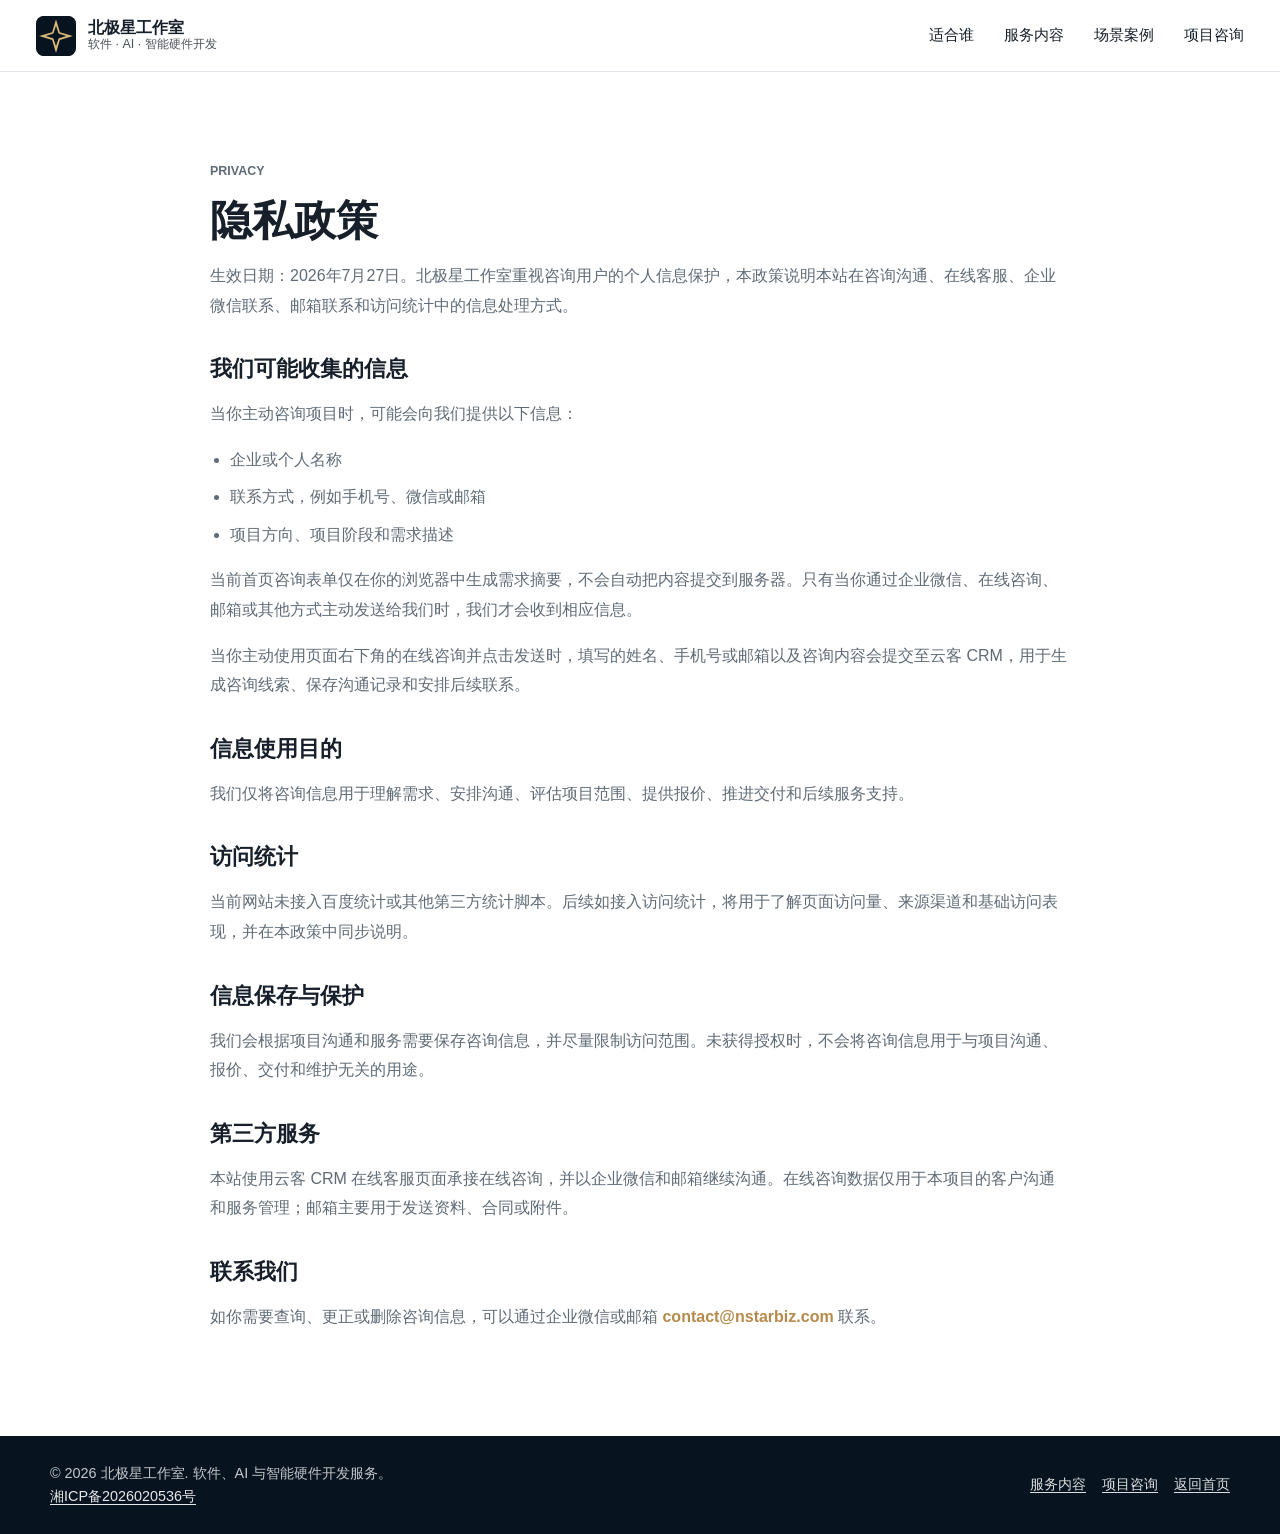
==== commit 6c4bb66b: "feat: streamline contact and mobile content" ====
--- a/privacy.html
+++ b/privacy.html
@@ -5,12 +5,12 @@
     <meta name="viewport" content="width=device-width, initial-scale=1" />
     <meta
       name="description"
-      content="北极星工作室隐私政策，说明网站咨询表单、微信、企业微信、电话、邮箱和访问统计等信息的处理方式。"
+      content="北极星工作室隐私政策，说明网站咨询表单、企业微信、在线咨询、邮箱和访问统计等信息的处理方式。"
     />
     <title>隐私政策 | 北极星工作室</title>
     <link rel="canonical" href="https://cn.nstarbiz.com/privacy.html" />
     <link rel="icon" href="./assets/brand/northstar-mark.svg" type="image/svg+xml" />
-    <link rel="stylesheet" href="./styles.css?v=20260728-content-1" />
+    <link rel="stylesheet" href="./styles.css?v=20260805-contact-1" />
   </head>
   <body class="simple-page">
     <header class="site-header" data-header>
@@ -45,7 +45,7 @@
           <p class="section-kicker">Privacy</p>
           <h1>隐私政策</h1>
           <p>
-            生效日期：2026年7月27日。北极星工作室重视咨询用户的个人信息保护，本政策说明本站在咨询沟通、在线客服、微信/企业微信联系、电话联系、邮箱联系和访问统计中的信息处理方式。
+            生效日期：2026年7月27日。北极星工作室重视咨询用户的个人信息保护，本政策说明本站在咨询沟通、在线客服、企业微信联系、邮箱联系和访问统计中的信息处理方式。
           </p>
 
           <h2>我们可能收集的信息</h2>
@@ -56,7 +56,7 @@
             <li>项目方向、项目阶段和需求描述</li>
           </ul>
           <p>
-            当前首页咨询表单仅在你的浏览器中生成需求摘要，不会自动把内容提交到服务器。只有当你通过微信、企业微信、电话、邮箱或其他方式主动发送给我们时，我们才会收到相应信息。
+            当前首页咨询表单仅在你的浏览器中生成需求摘要，不会自动把内容提交到服务器。只有当你通过企业微信、在线咨询、邮箱或其他方式主动发送给我们时，我们才会收到相应信息。
           </p>
           <p>
             当你主动使用页面右下角的在线咨询并点击发送时，填写的姓名、手机号或邮箱以及咨询内容会提交至云客 CRM，用于生成咨询线索、保存沟通记录和安排后续联系。
@@ -77,14 +77,12 @@
 
           <h2>第三方服务</h2>
           <p>
-            本站使用云客 CRM 在线客服页面承接在线咨询，并以微信/企业微信、电话和邮箱继续沟通。在线咨询数据仅用于本项目的客户沟通和服务管理；邮箱主要用于发送资料、合同或附件。
+            本站使用云客 CRM 在线客服页面承接在线咨询，并以企业微信和邮箱继续沟通。在线咨询数据仅用于本项目的客户沟通和服务管理；邮箱主要用于发送资料、合同或附件。
           </p>
 
           <h2>联系我们</h2>
           <p>
-            如你需要查询、更正或删除咨询信息，可以通过微信/企业微信、电话
-            <a href="tel:18173933209">18173933209</a>
-            或邮箱
+            如你需要查询、更正或删除咨询信息，可以通过企业微信或邮箱
             <a href="mailto:contact@nstarbiz.com">contact@nstarbiz.com</a>
             联系。
           </p>
--- a/styles.css
+++ b/styles.css
@@ -185,6 +185,49 @@
   object-position: center;
 }
 
+.hero-callouts {
+  position: absolute;
+  inset: 0;
+  z-index: 3;
+  margin: 0;
+  padding: 0;
+  list-style: none;
+  pointer-events: none;
+}
+
+.hero-callout {
+  position: absolute;
+  display: grid;
+  gap: 3px;
+  color: var(--red-dark);
+  font-size: 0.84rem;
+  line-height: 1.35;
+}
+
+.hero-callout strong {
+  font-size: 0.88rem;
+}
+
+.hero-callout span {
+  color: #886a3d;
+}
+
+.hero-callout-device {
+  top: 19%;
+  right: 5%;
+}
+
+.hero-callout-edge {
+  bottom: 18%;
+  left: 34%;
+}
+
+.hero-callout-data {
+  right: 3%;
+  bottom: 11%;
+  text-align: right;
+}
+
 .hero-inner {
   position: relative;
   z-index: 2;
@@ -371,7 +414,7 @@
 
 .product-grid {
   display: grid;
-  grid-template-columns: repeat(4, minmax(0, 1fr));
+  grid-template-columns: repeat(3, minmax(0, 1fr));
   gap: 18px;
   margin-top: 38px;
 }
@@ -459,6 +502,33 @@
   padding: 26px;
 }
 
+.product-card-illustrated {
+  min-height: 0;
+  padding: 0;
+  overflow: hidden;
+}
+
+.product-illustration {
+  aspect-ratio: 7 / 10;
+  overflow: hidden;
+  border-bottom: 1px solid var(--line);
+}
+
+.product-illustration img {
+  display: block;
+  width: 100%;
+  height: 100%;
+  object-fit: cover;
+}
+
+.product-card-body {
+  padding: 24px;
+}
+
+.product-card-illustrated h3 {
+  margin-top: 20px;
+}
+
 .card-topline {
   display: flex;
   align-items: center;
@@ -554,6 +624,144 @@
   background: currentColor;
 }
 
+.crm-product {
+  border-block: 1px solid var(--line);
+  background: var(--surface-muted);
+}
+
+.crm-product-layout {
+  display: grid;
+  grid-template-columns: minmax(0, 0.86fr) minmax(0, 1.14fr);
+  gap: 52px;
+  align-items: center;
+}
+
+.crm-product-logo {
+  display: block;
+  width: min(286px, 100%);
+  height: auto;
+  margin-bottom: 30px;
+}
+
+.crm-product-copy h2 {
+  margin: 0;
+  font-size: 2.45rem;
+  line-height: 1.18;
+}
+
+.crm-product-copy > p:not(.section-kicker) {
+  margin: 18px 0 0;
+  color: var(--ink-muted);
+  line-height: 1.85;
+}
+
+.crm-product-points {
+  display: grid;
+  gap: 12px;
+  margin: 28px 0 0;
+  padding: 0;
+  list-style: none;
+}
+
+.crm-product-points li {
+  position: relative;
+  padding-left: 18px;
+  color: var(--ink-muted);
+  line-height: 1.65;
+}
+
+.crm-product-points li::before {
+  position: absolute;
+  top: 0.7em;
+  left: 0;
+  width: 7px;
+  height: 7px;
+  border-radius: 50%;
+  background: var(--green);
+  content: "";
+}
+
+.crm-product-actions {
+  display: flex;
+  flex-wrap: wrap;
+  gap: 12px;
+  margin-top: 30px;
+}
+
+.crm-product-actions .button-primary {
+  background: var(--green);
+}
+
+.crm-product-actions .button-primary:hover,
+.crm-product-actions .button-primary:focus-visible {
+  background: #116754;
+}
+
+.crm-product-links {
+  display: flex;
+  flex-wrap: wrap;
+  gap: 18px;
+  margin-top: 18px;
+  font-size: 0.92rem;
+  font-weight: 800;
+}
+
+.crm-product-links a {
+  color: var(--green);
+}
+
+.crm-product-links a::after {
+  margin-left: 6px;
+  content: "→";
+}
+
+.crm-product-preview {
+  margin: 0;
+  overflow: hidden;
+  border: 1px solid #cfdce5;
+  border-radius: var(--radius);
+  background: var(--surface);
+  box-shadow: var(--shadow);
+}
+
+.crm-product-preview-bar {
+  display: flex;
+  align-items: center;
+  gap: 6px;
+  min-height: 42px;
+  padding: 0 14px;
+  border-bottom: 1px solid var(--line);
+  background: #f7fafb;
+}
+
+.crm-product-preview-bar span {
+  width: 8px;
+  height: 8px;
+  border-radius: 50%;
+  background: #c6d3dc;
+}
+
+.crm-product-preview-bar strong {
+  margin-left: 8px;
+  color: var(--ink-muted);
+  font-size: 0.78rem;
+}
+
+.crm-product-preview img {
+  display: block;
+  width: 100%;
+  aspect-ratio: 3 / 2;
+  object-fit: cover;
+  object-position: top center;
+}
+
+.crm-product-preview figcaption {
+  padding: 14px 16px;
+  color: var(--ink-muted);
+  font-size: 0.9rem;
+  line-height: 1.55;
+}
+
 .solutions {
   background: var(--surface);
   border-block: 1px solid var(--line);
@@ -605,6 +813,8 @@
 }
 
 .case-media {
+  position: relative;
+  display: block;
   aspect-ratio: 4 / 5;
   margin: 0 0 20px;
   overflow: hidden;
@@ -625,7 +835,30 @@
   transform: scale(1.025);
 }
 
-.case-card span {
+.case-media-action {
+  position: absolute;
+  right: 12px;
+  bottom: 12px;
+  z-index: 2;
+  display: inline-flex;
+  align-items: center;
+  min-height: 34px;
+  padding: 6px 10px;
+  border: 1px solid rgba(255, 255, 255, 0.54);
+  border-radius: 6px;
+  color: #fff;
+  background: rgba(7, 19, 31, 0.82);
+  font-size: 0.78rem;
+  font-weight: 700;
+  backdrop-filter: blur(8px);
+}
+
+.case-media:focus-visible {
+  outline: 3px solid rgba(40, 104, 168, 0.34);
+  outline-offset: 3px;
+}
+
+.case-card > span {
   display: inline-flex;
   align-items: center;
   min-height: 30px;
@@ -635,15 +868,15 @@
   text-transform: uppercase;
 }
 
-.case-card.accent-green span {
+.case-card.accent-green > span {
   color: var(--green);
 }
 
-.case-card.accent-gold span {
+.case-card.accent-gold > span {
   color: var(--gold);
 }
 
-.case-card.accent-blue span {
+.case-card.accent-blue > span {
   color: var(--blue);
 }
 
@@ -688,9 +921,11 @@
 .delivery-panel {
   min-height: 520px;
   padding: 28px;
+  border: 1px solid var(--line);
   border-radius: var(--radius);
-  background: var(--coal);
-  color: #fff;
+  background: var(--surface);
+  color: var(--ink);
+  box-shadow: none;
 }
 
 .timeline {
@@ -708,7 +943,17 @@
 }
 
 .timeline p {
-  color: rgba(255, 255, 255, 0.72);
+  color: var(--ink-muted);
+}
+
+.timeline .timeline-output {
+  margin-top: 8px;
+  color: var(--red-dark);
+  font-size: 0.88rem;
+}
+
+.timeline-output strong {
+  color: var(--ink);
 }
 
 .capability-grid {
@@ -728,16 +973,16 @@
 }
 
 .launch {
-  background: var(--coal);
-  color: #fff;
+  background: var(--surface-muted);
+  color: var(--ink);
 }
 
 .launch .section-kicker {
-  color: #ead6ad;
+  color: var(--red);
 }
 
 .launch .section-heading p:not(.section-kicker) {
-  color: rgba(255, 255, 255, 0.74);
+  color: var(--ink-muted);
 }
 
 .launch-layout {
@@ -756,16 +1001,16 @@
 .launch-steps article {
   min-height: 198px;
   padding: 22px;
-  border: 1px solid rgba(216, 183, 120, 0.22);
+  border: 1px solid var(--line);
   border-radius: var(--radius);
-  background: rgba(255, 255, 255, 0.06);
+  background: var(--surface);
 }
 
 .launch-steps span {
   display: inline-flex;
   align-items: center;
   min-height: 30px;
-  color: #ead6ad;
+  color: var(--red-dark);
   font-size: 0.86rem;
   font-weight: 800;
 }
@@ -777,7 +1022,7 @@
 
 .launch-steps p {
   margin: 12px 0 0;
-  color: rgba(255, 255, 255, 0.72);
+  color: var(--ink-muted);
   line-height: 1.72;
 }
 
@@ -912,7 +1157,7 @@
 
 .contact-methods {
   display: grid;
-  grid-template-columns: repeat(2, minmax(0, 1fr));
+  grid-template-columns: 1fr;
   gap: 12px;
   margin-top: 24px;
 }
@@ -1159,6 +1404,18 @@
     max-width: 360px;
   }
 
+  .hero-callout-device {
+    right: 3%;
+  }
+
+  .hero-callout-edge {
+    left: 35%;
+  }
+
+  .hero-callout-data {
+    right: 2%;
+  }
+
   .nav-toggle {
     display: grid;
     width: 42px;
@@ -1220,6 +1477,7 @@
   .product-grid,
   .audience-grid,
   .case-grid,
+  .crm-product-layout,
   .solution-layout,
   .delivery-grid,
   .launch-layout,
@@ -1248,6 +1506,10 @@
   .capability-grid {
     grid-template-columns: 1fr 1fr;
   }
+
+  .crm-product-copy {
+    max-width: 680px;
+  }
 }
 
 @media (min-width: 981px) and (max-width: 1180px) {
@@ -1258,6 +1520,18 @@
   }
 }
 
+@media (min-width: 641px) and (max-width: 980px) {
+  .product-grid {
+    grid-template-columns: repeat(2, minmax(0, 1fr));
+  }
+
+  .product-card-illustrated:last-child {
+    grid-column: 1 / -1;
+    width: calc((100% - 18px) / 2);
+    justify-self: center;
+  }
+}
+
 @media (max-width: 640px) {
   :root {
     --section-pad: 52px;
@@ -1274,6 +1548,12 @@
 
   .site-nav {
     top: 66px;
+  }
+
+  .crm-product-preview,
+  .launch,
+  .tech {
+    display: none;
   }
 
   .hero {
@@ -1322,6 +1602,29 @@
     width: 100%;
     height: clamp(300px, 58vw, 370px);
     margin-top: -8px;
+  }
+
+  .hero-callouts {
+    position: relative;
+    inset: auto;
+    order: 3;
+    display: grid;
+    grid-template-columns: repeat(3, minmax(0, 1fr));
+    width: 100%;
+    padding: 14px 16px 16px;
+    border-top: 1px solid var(--line);
+    background: var(--surface);
+  }
+
+  .hero-callout {
+    position: static;
+    gap: 2px;
+    padding: 0 8px;
+    text-align: center;
+  }
+
+  .hero-callout + .hero-callout {
+    border-left: 1px solid var(--line);
   }
 
   .hero-scene img {
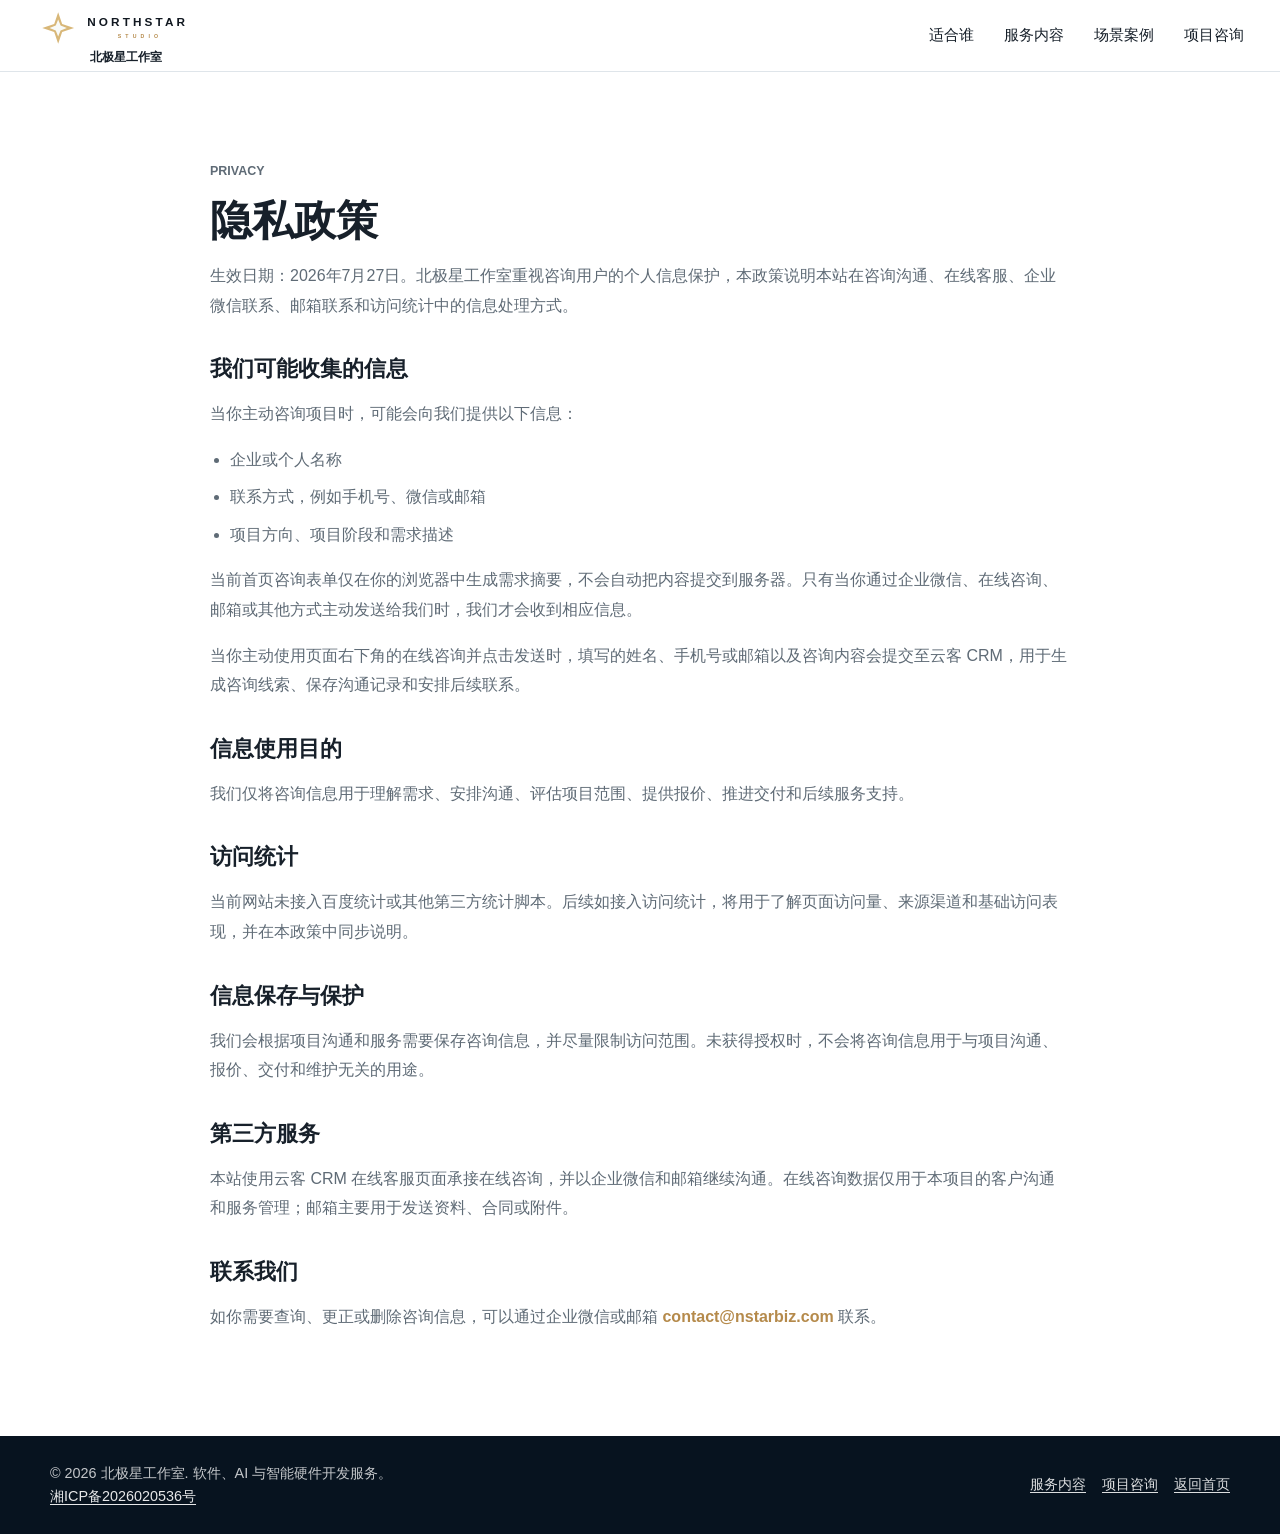
==== commit 14b3a93a: "feat: publish domestic studio homepage" ====
--- a/privacy.html
+++ b/privacy.html
@@ -9,19 +9,14 @@
     />
     <title>隐私政策 | 北极星工作室</title>
     <link rel="canonical" href="https://cn.nstarbiz.com/privacy.html" />
-    <link rel="icon" href="./assets/brand/northstar-mark.svg" type="image/svg+xml" />
-    <link rel="stylesheet" href="./styles.css?v=20260805-contact-1" />
+    <link rel="icon" href="./assets/brand/northstar-mark.svg?v=20261008-brand-1" type="image/svg+xml" />
+    <link rel="stylesheet" href="./styles.css?v=20261008-brand-1" />
   </head>
   <body class="simple-page">
     <header class="site-header" data-header>
-      <a class="brand" href="./index.html#top" aria-label="返回首页">
-        <span class="brand-mark" aria-hidden="true">
-          <img src="./assets/brand/northstar-mark.svg" alt="" />
-        </span>
-        <span class="brand-text">
-          <strong>北极星工作室</strong>
-          <span>软件 · AI · 智能硬件开发</span>
-        </span>
+      <a class="brand" href="./index.html#top" aria-label="北极星工作室，返回首页">
+        <img class="brand-logo" src="./assets/brand/northstar-logo.svg" alt="Northstar Studio" width="520" height="128" />
+        <strong class="brand-name">北极星工作室</strong>
       </a>
 
       <button class="nav-toggle" type="button" aria-expanded="false" aria-controls="site-nav">
--- a/styles.css
+++ b/styles.css
@@ -93,40 +93,24 @@
 
 .brand {
   display: inline-flex;
+  flex-direction: column;
   align-items: center;
-  gap: 12px;
+  gap: 0;
+  flex-shrink: 0;
   min-width: 0;
 }
 
-.brand-mark {
-  display: grid;
-  width: 40px;
-  height: 40px;
-  place-items: center;
-  border-radius: var(--radius);
-  overflow: hidden;
-  background: #07131f;
-}
-
-.brand-mark img {
-  width: 100%;
-  height: 100%;
-}
-
-.brand-text {
-  display: grid;
-  gap: 2px;
-  line-height: 1.1;
-}
-
-.brand-text strong {
-  font-size: 1rem;
-}
-
-.brand-text span {
-  font-size: 0.78rem;
+.brand-logo {
+  width: 180px;
+  height: auto;
+  aspect-ratio: 520 / 128;
+  object-fit: contain;
+}
+
+.brand-name {
+  font-size: 12px;
+  line-height: 1.2;
   color: currentColor;
-  opacity: 0.78;
 }
 
 .site-nav {
@@ -1542,8 +1526,8 @@
     padding: 0 16px;
   }
 
-  .brand-text span {
-    display: none;
+  .brand-logo {
+    width: 164px;
   }
 
   .site-nav {
